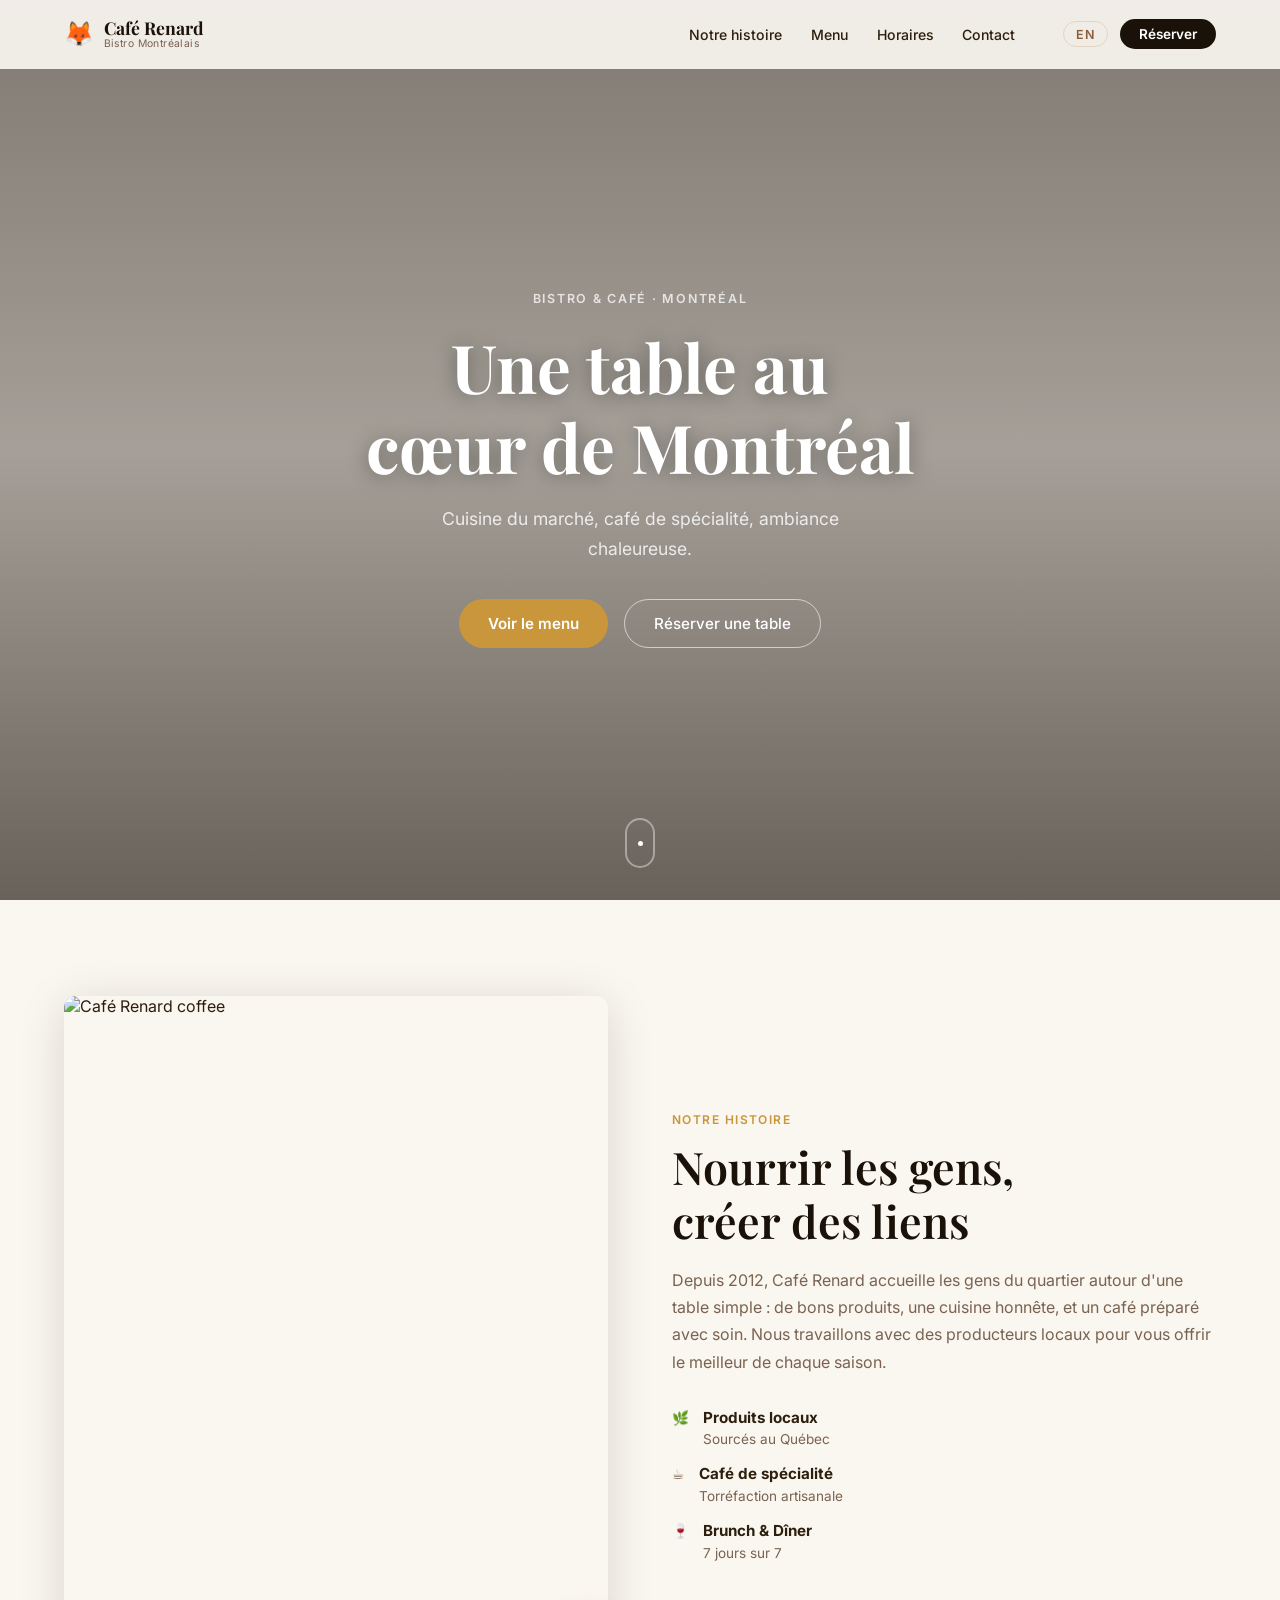
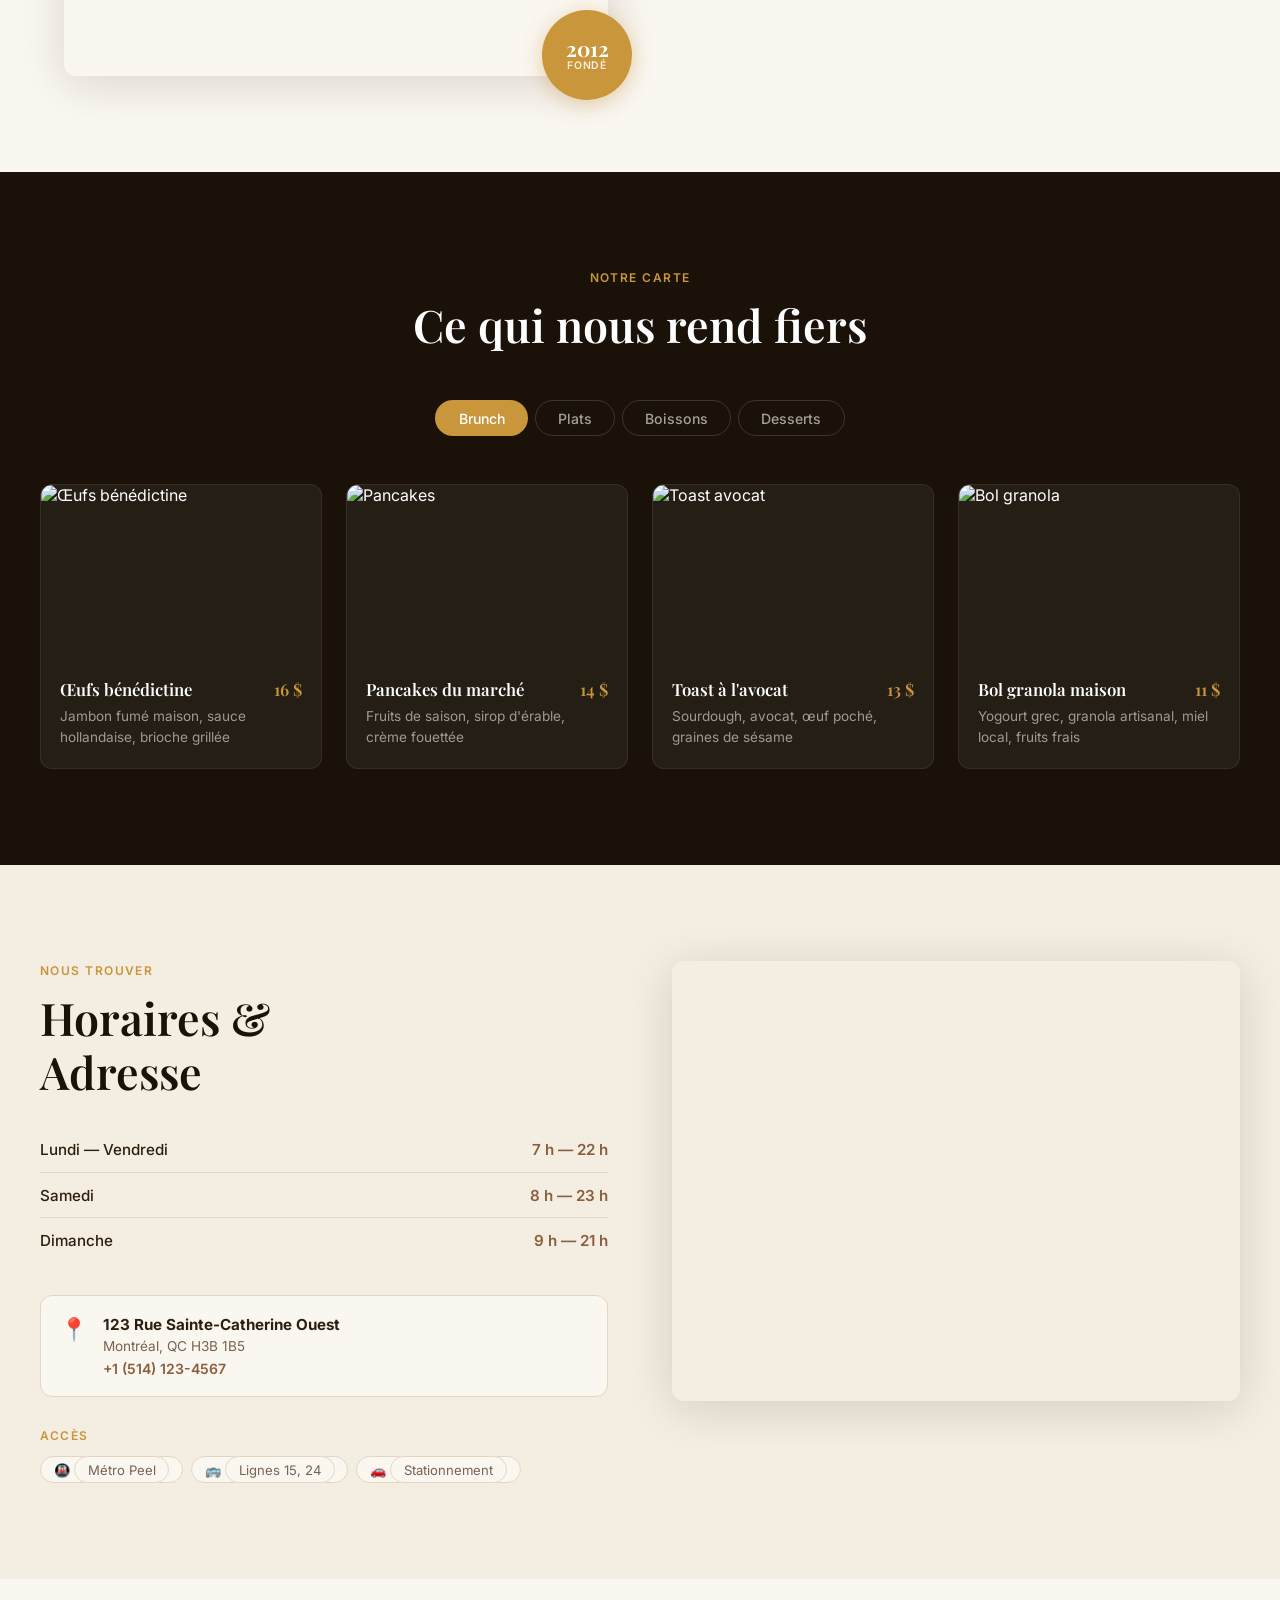
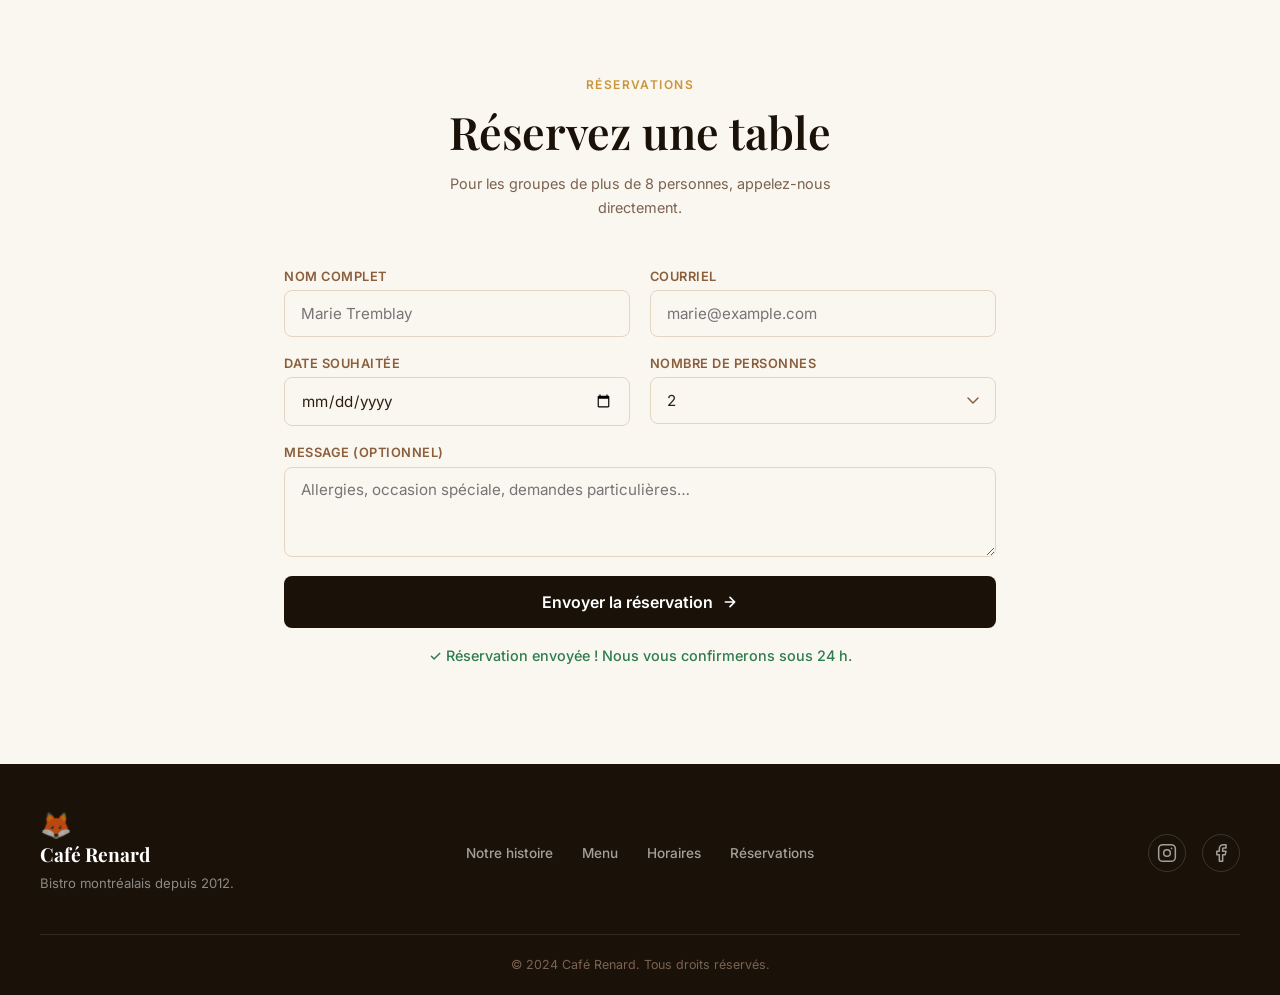
==== templates/cafe/index.html @ 55e4c154 "Initial commit: showcase hub + café + salon templates" ====
<!DOCTYPE html>
<html lang="fr">
<head>
  <meta charset="UTF-8">
  <meta name="viewport" content="width=device-width, initial-scale=1.0">
  <title>Café Renard — Bistro Montréalais</title>
  <meta name="description" content="Café Renard — cuisine du marché, café de spécialité, ambiance chaleureuse au cœur de Montréal.">
  <link rel="preconnect" href="https://fonts.googleapis.com">
  <link rel="preconnect" href="https://fonts.gstatic.com" crossorigin>
  <link href="https://fonts.googleapis.com/css2?family=Playfair+Display:ital,wght@0,400;0,600;0,700;1,400&family=Inter:wght@300;400;500;600&display=swap" rel="stylesheet">
  <link rel="stylesheet" href="css/styles.css">
</head>
<body>

  <nav id="navbar">
    <div class="nav-inner">
      <a href="#" class="logo">
        <span class="logo-fox">🦊</span>
        <div class="logo-text">
          <span class="logo-name">Café Renard</span>
          <span class="logo-sub" data-fr="Bistro Montréalais" data-en="Montréal Bistro">Bistro Montréalais</span>
        </div>
      </a>
      <ul class="nav-links">
        <li><a href="#about"   data-fr="Notre histoire" data-en="Our story">Notre histoire</a></li>
        <li><a href="#menu"    data-fr="Menu"            data-en="Menu">Menu</a></li>
        <li><a href="#hours"   data-fr="Horaires"        data-en="Hours">Horaires</a></li>
        <li><a href="#contact" data-fr="Contact"         data-en="Contact">Contact</a></li>
      </ul>
      <div class="nav-actions">
        <button id="lang-btn" aria-label="Switch language">EN</button>
        <a href="#contact" class="btn-pill" data-fr="Réserver" data-en="Reserve">Réserver</a>
        <button class="hamburger" id="hamburger" aria-label="Menu">
          <span></span><span></span><span></span>
        </button>
      </div>
    </div>
    <div class="mobile-menu" id="mobile-menu" aria-hidden="true">
      <a href="#about"   data-fr="Notre histoire" data-en="Our story">Notre histoire</a>
      <a href="#menu"    data-fr="Menu"            data-en="Menu">Menu</a>
      <a href="#hours"   data-fr="Horaires"        data-en="Hours">Horaires</a>
      <a href="#contact" data-fr="Contact"         data-en="Contact">Contact</a>
    </div>
  </nav>

  <section id="hero">
    <div class="hero-bg"></div>
    <div class="hero-overlay"></div>
    <div class="hero-content">
      <p class="eyebrow" data-fr="Bistro &amp; Café · Montréal" data-en="Bistro &amp; Café · Montréal">Bistro &amp; Café · Montréal</p>
      <h1 data-fr="Une table au<br>cœur de Montréal" data-en="A table at the<br>heart of Montréal">Une table au<br>cœur de Montréal</h1>
      <p class="hero-sub" data-fr="Cuisine du marché, café de spécialité, ambiance chaleureuse." data-en="Market cuisine, specialty coffee, warm atmosphere.">Cuisine du marché, café de spécialité, ambiance chaleureuse.</p>
      <div class="hero-btns">
        <a href="#menu"    class="btn-primary"   data-fr="Voir le menu"       data-en="See the menu">Voir le menu</a>
        <a href="#contact" class="btn-secondary" data-fr="Réserver une table" data-en="Book a table">Réserver une table</a>
      </div>
    </div>
    <a href="#about" class="hero-scroll" aria-label="Scroll down"><span class="scroll-dot"></span></a>
  </section>

  <section id="about">
    <div class="about-wrap">
      <div class="about-img-col">
        <img src="https://images.unsplash.com/photo-1495474472287-4d71bcdd2085?auto=format&fit=crop&w=900&q=80" alt="Café Renard coffee" loading="lazy">
        <div class="year-badge">
          <span class="year-num">2012</span>
          <span class="year-lbl" data-fr="Fondé" data-en="Founded">Fondé</span>
        </div>
      </div>
      <div class="about-text-col reveal">
        <p class="section-label" data-fr="Notre histoire" data-en="Our story">Notre histoire</p>
        <h2 data-fr="Nourrir les gens,<br>créer des liens" data-en="Feed people,<br>create connections">Nourrir les gens,<br>créer des liens</h2>
        <p class="about-body"
           data-fr="Depuis 2012, Café Renard accueille les gens du quartier autour d'une table simple : de bons produits, une cuisine honnête, et un café préparé avec soin. Nous travaillons avec des producteurs locaux pour vous offrir le meilleur de chaque saison."
           data-en="Since 2012, Café Renard has welcomed neighbourhood regulars around a simple table: good ingredients, honest cooking, and coffee prepared with care. We partner with local producers to bring you the best of every season.">
          Depuis 2012, Café Renard accueille les gens du quartier autour d'une table simple : de bons produits, une cuisine honnête, et un café préparé avec soin. Nous travaillons avec des producteurs locaux pour vous offrir le meilleur de chaque saison.
        </p>
        <div class="features">
          <div class="feature"><span class="feat-icon">🌿</span><div><strong data-fr="Produits locaux" data-en="Local produce">Produits locaux</strong><span data-fr="Sourcés au Québec" data-en="Sourced in Québec">Sourcés au Québec</span></div></div>
          <div class="feature"><span class="feat-icon">☕</span><div><strong data-fr="Café de spécialité" data-en="Specialty coffee">Café de spécialité</strong><span data-fr="Torréfaction artisanale" data-en="Artisan roast">Torréfaction artisanale</span></div></div>
          <div class="feature"><span class="feat-icon">🍷</span><div><strong data-fr="Brunch &amp; Dîner" data-en="Brunch &amp; Dinner">Brunch &amp; Dîner</strong><span data-fr="7 jours sur 7" data-en="Open every day">7 jours sur 7</span></div></div>
        </div>
      </div>
    </div>
  </section>

  <section id="menu">
    <div class="section-header reveal">
      <p class="section-label" data-fr="Notre carte" data-en="Our menu">Notre carte</p>
      <h2 data-fr="Ce qui nous rend fiers" data-en="What we take pride in">Ce qui nous rend fiers</h2>
    </div>
    <div class="menu-tabs" role="tablist">
      <button class="tab active" data-tab="brunch"   role="tab" data-fr="Brunch"   data-en="Brunch">Brunch</button>
      <button class="tab"        data-tab="plats"    role="tab" data-fr="Plats"    data-en="Mains">Plats</button>
      <button class="tab"        data-tab="boissons" role="tab" data-fr="Boissons" data-en="Drinks">Boissons</button>
      <button class="tab"        data-tab="desserts" role="tab" data-fr="Desserts" data-en="Desserts">Desserts</button>
    </div>
    <div class="menu-panels">
      <div class="panel active" id="tab-brunch" role="tabpanel">
        <div class="cards">
          <div class="card"><img src="https://images.unsplash.com/photo-1533089860892-a7c6f0a88666?auto=format&fit=crop&w=500&q=80" alt="Œufs bénédictine" loading="lazy"><div class="card-body"><div class="card-row"><h3 data-fr="Œufs bénédictine" data-en="Eggs Benedict">Œufs bénédictine</h3><span class="price">16 $</span></div><p data-fr="Jambon fumé maison, sauce hollandaise, brioche grillée" data-en="House smoked ham, hollandaise, toasted brioche">Jambon fumé maison, sauce hollandaise, brioche grillée</p></div></div>
          <div class="card"><img src="https://images.unsplash.com/photo-1567620905732-2d1ec7ab7445?auto=format&fit=crop&w=500&q=80" alt="Pancakes" loading="lazy"><div class="card-body"><div class="card-row"><h3 data-fr="Pancakes du marché" data-en="Market Pancakes">Pancakes du marché</h3><span class="price">14 $</span></div><p data-fr="Fruits de saison, sirop d'érable, crème fouettée" data-en="Seasonal fruit, maple syrup, whipped cream">Fruits de saison, sirop d'érable, crème fouettée</p></div></div>
          <div class="card"><img src="https://images.unsplash.com/photo-1525351484163-7529414344d8?auto=format&fit=crop&w=500&q=80" alt="Toast avocat" loading="lazy"><div class="card-body"><div class="card-row"><h3 data-fr="Toast à l'avocat" data-en="Avocado Toast">Toast à l'avocat</h3><span class="price">13 $</span></div><p data-fr="Sourdough, avocat, œuf poché, graines de sésame" data-en="Sourdough, avocado, poached egg, sesame seeds">Sourdough, avocat, œuf poché, graines de sésame</p></div></div>
          <div class="card"><img src="https://images.unsplash.com/photo-1484723091739-30a097e8f929?auto=format&fit=crop&w=500&q=80" alt="Bol granola" loading="lazy"><div class="card-body"><div class="card-row"><h3 data-fr="Bol granola maison" data-en="House Granola Bowl">Bol granola maison</h3><span class="price">11 $</span></div><p data-fr="Yogourt grec, granola artisanal, miel local, fruits frais" data-en="Greek yogurt, artisan granola, local honey, fresh fruit">Yogourt grec, granola artisanal, miel local, fruits frais</p></div></div>
        </div>
      </div>
      <div class="panel" id="tab-plats" role="tabpanel">
        <div class="cards">
          <div class="card"><img src="https://images.unsplash.com/photo-1546069901-ba9599a7e63c?auto=format&fit=crop&w=500&q=80" alt="Salade jardin" loading="lazy"><div class="card-body"><div class="card-row"><h3 data-fr="Salade du jardin" data-en="Garden Salad">Salade du jardin</h3><span class="price">17 $</span></div><p data-fr="Légumes du marché, vinaigrette maison, fromage de chèvre" data-en="Market vegetables, house vinaigrette, goat cheese">Légumes du marché, vinaigrette maison, fromage de chèvre</p></div></div>
          <div class="card"><img src="https://images.unsplash.com/photo-1467003909585-2f8a72700288?auto=format&fit=crop&w=500&q=80" alt="Saumon" loading="lazy"><div class="card-body"><div class="card-row"><h3 data-fr="Saumon du Pacifique" data-en="Pacific Salmon">Saumon du Pacifique</h3><span class="price">24 $</span></div><p data-fr="Saumon grillé, légumes racines, beurre blanc au citron" data-en="Grilled salmon, root vegetables, lemon beurre blanc">Saumon grillé, légumes racines, beurre blanc au citron</p></div></div>
          <div class="card"><img src="https://images.unsplash.com/photo-1432139555190-58524dae6a55?auto=format&fit=crop&w=500&q=80" alt="Pâtes" loading="lazy"><div class="card-body"><div class="card-row"><h3 data-fr="Pâtes du moment" data-en="Pasta of the Day">Pâtes du moment</h3><span class="price">19 $</span></div><p data-fr="Pâtes fraîches, sauce crémeuse aux champignons sauvages" data-en="Fresh pasta, creamy wild mushroom sauce">Pâtes fraîches, sauce crémeuse aux champignons sauvages</p></div></div>
          <div class="card"><img src="https://images.unsplash.com/photo-1568901346375-23c9450c58cd?auto=format&fit=crop&w=500&q=80" alt="Burger" loading="lazy"><div class="card-body"><div class="card-row"><h3 data-fr="Burger Renard" data-en="Renard Burger">Burger Renard</h3><span class="price">18 $</span></div><p data-fr="Bœuf local, cheddar affiné, confiture d'oignons, frites maison" data-en="Local beef, aged cheddar, onion jam, house fries">Bœuf local, cheddar affiné, confiture d'oignons, frites maison</p></div></div>
        </div>
      </div>
      <div class="panel" id="tab-boissons" role="tabpanel">
        <div class="cards drinks-cards">
          <div class="card drink-card"><div class="drink-icon">☕</div><div class="card-body"><div class="card-row"><h3 data-fr="Espresso" data-en="Espresso">Espresso</h3><span class="price">3.50 $</span></div><p data-fr="Simple ou double, grain sélectionné" data-en="Single or double, selected bean">Simple ou double, grain sélectionné</p></div></div>
          <div class="card drink-card"><div class="drink-icon">🥛</div><div class="card-body"><div class="card-row"><h3 data-fr="Latte maison" data-en="House Latte">Latte maison</h3><span class="price">5.50 $</span></div><p data-fr="Lait local, mousse onctueuse, latte art" data-en="Local milk, silky foam, latte art">Lait local, mousse onctueuse, latte art</p></div></div>
          <div class="card drink-card"><div class="drink-icon">🍵</div><div class="card-body"><div class="card-row"><h3 data-fr="Thé sélection" data-en="Tea Selection">Thé sélection</h3><span class="price">4 $</span></div><p data-fr="7 variétés bio et équitables" data-en="7 organic &amp; fair-trade varieties">7 variétés bio et équitables</p></div></div>
          <div class="card drink-card"><div class="drink-icon">🍊</div><div class="card-body"><div class="card-row"><h3 data-fr="Jus pressé" data-en="Fresh Pressed Juice">Jus pressé</h3><span class="price">6 $</span></div><p data-fr="Orange, pomme-gingembre, ou légumes du marché" data-en="Orange, apple-ginger, or market vegetables">Orange, pomme-gingembre, ou légumes du marché</p></div></div>
          <div class="card drink-card"><div class="drink-icon">🍺</div><div class="card-body"><div class="card-row"><h3 data-fr="Bière locale" data-en="Local Beer">Bière locale</h3><span class="price">8 $</span></div><p data-fr="Sélection tournante de microbrasseries québécoises" data-en="Rotating selection from Québec microbreweries">Sélection tournante de microbrasseries québécoises</p></div></div>
          <div class="card drink-card"><div class="drink-icon">🍷</div><div class="card-body"><div class="card-row"><h3 data-fr="Vin nature" data-en="Natural Wine">Vin nature</h3><span class="price">10 $</span></div><p data-fr="Verre — sélection du sommelier, change chaque semaine" data-en="Glass — sommelier's weekly selection">Verre — sélection du sommelier, change chaque semaine</p></div></div>
        </div>
      </div>
      <div class="panel" id="tab-desserts" role="tabpanel">
        <div class="cards">
          <div class="card"><img src="https://images.unsplash.com/photo-1565958011703-44f9829ba187?auto=format&fit=crop&w=500&q=80" alt="Crème brûlée" loading="lazy"><div class="card-body"><div class="card-row"><h3 data-fr="Crème brûlée" data-en="Crème Brûlée">Crème brûlée</h3><span class="price">9 $</span></div><p data-fr="Vanille de Madagascar, sucre caramélisé à la minute" data-en="Madagascar vanilla, caramelised to order">Vanille de Madagascar, sucre caramélisé à la minute</p></div></div>
          <div class="card"><img src="https://images.unsplash.com/photo-1488477181946-6428a0291777?auto=format&fit=crop&w=500&q=80" alt="Tarte" loading="lazy"><div class="card-body"><div class="card-row"><h3 data-fr="Tarte du jour" data-en="Tart of the Day">Tarte du jour</h3><span class="price">8 $</span></div><p data-fr="Fruits de saison, pâte brisée maison" data-en="Seasonal fruit, house shortcrust pastry">Fruits de saison, pâte brisée maison</p></div></div>
          <div class="card"><img src="https://images.unsplash.com/photo-1551024601-bec78aea704b?auto=format&fit=crop&w=500&q=80" alt="Brownie" loading="lazy"><div class="card-body"><div class="card-row"><h3 data-fr="Brownie fondant" data-en="Fudge Brownie">Brownie fondant</h3><span class="price">7 $</span></div><p data-fr="Chocolat 70%, glace vanille artisanale" data-en="70% chocolate, artisan vanilla ice cream">Chocolat 70%, glace vanille artisanale</p></div></div>
          <div class="card"><img src="https://images.unsplash.com/photo-1563805042-7684c019e1cb?auto=format&fit=crop&w=500&q=80" alt="Cheesecake" loading="lazy"><div class="card-body"><div class="card-row"><h3 data-fr="Cheesecake aux bleuets" data-en="Blueberry Cheesecake">Cheesecake aux bleuets</h3><span class="price">9 $</span></div><p data-fr="Fromage à la crème, coulis de bleuets du Lac-Saint-Jean" data-en="Cream cheese, wild blueberry coulis from Lac-Saint-Jean">Fromage à la crème, coulis de bleuets du Lac-Saint-Jean</p></div></div>
        </div>
      </div>
    </div>
  </section>

  <section id="hours">
    <div class="hours-wrap">
      <div class="hours-info reveal">
        <p class="section-label" data-fr="Nous trouver" data-en="Find us">Nous trouver</p>
        <h2 data-fr="Horaires &amp;<br>Adresse" data-en="Hours &amp;<br>Address">Horaires &amp;<br>Adresse</h2>
        <div class="hours-list">
          <div class="hours-row"><span data-fr="Lundi — Vendredi" data-en="Monday — Friday">Lundi — Vendredi</span><span>7 h — 22 h</span></div>
          <div class="hours-row"><span data-fr="Samedi" data-en="Saturday">Samedi</span><span>8 h — 23 h</span></div>
          <div class="hours-row"><span data-fr="Dimanche" data-en="Sunday">Dimanche</span><span>9 h — 21 h</span></div>
        </div>
        <div class="address-block">
          <span class="addr-icon">📍</span>
          <div class="addr-text">
            <strong>123 Rue Sainte-Catherine Ouest</strong>
            <span>Montréal, QC H3B 1B5</span>
            <a href="tel:+15141234567">+1 (514) 123-4567</a>
          </div>
        </div>
        <div class="transit">
          <p class="transit-label" data-fr="Accès" data-en="Getting there">Accès</p>
          <div class="transit-tags">
            <span>🚇 <span data-fr="Métro Peel" data-en="Peel Metro">Métro Peel</span></span>
            <span>🚌 <span data-fr="Lignes 15, 24" data-en="Lines 15, 24">Lignes 15, 24</span></span>
            <span>🚗 <span data-fr="Stationnement" data-en="Parking nearby">Stationnement</span></span>
          </div>
        </div>
      </div>
      <div class="hours-map">
        <iframe src="https://maps.google.com/maps?q=rue+sainte-catherine+ouest+montreal&t=&z=15&ie=UTF8&iwloc=&output=embed" allowfullscreen="" loading="lazy" title="Carte Café Renard"></iframe>
      </div>
    </div>
  </section>

  <section id="contact">
    <div class="contact-wrap">
      <div class="contact-header reveal">
        <p class="section-label" data-fr="Réservations" data-en="Reservations">Réservations</p>
        <h2 data-fr="Réservez une table" data-en="Book a Table">Réservez une table</h2>
        <p class="contact-sub" data-fr="Pour les groupes de plus de 8 personnes, appelez-nous directement." data-en="For groups larger than 8, please call us directly.">Pour les groupes de plus de 8 personnes, appelez-nous directement.</p>
      </div>
      <form id="contact-form" action="https://formspree.io/f/YOUR_FORM_ID" method="POST" novalidate>
        <div class="form-row">
          <div class="form-group"><label for="name" data-fr="Nom complet" data-en="Full name">Nom complet</label><input type="text" id="name" name="name" required placeholder="Marie Tremblay"></div>
          <div class="form-group"><label for="email" data-fr="Courriel" data-en="Email">Courriel</label><input type="email" id="email" name="email" required placeholder="marie@example.com"></div>
        </div>
        <div class="form-row">
          <div class="form-group"><label for="date" data-fr="Date souhaitée" data-en="Preferred date">Date souhaitée</label><input type="date" id="date" name="date" required></div>
          <div class="form-group"><label for="guests" data-fr="Nombre de personnes" data-en="Number of guests">Nombre de personnes</label><select id="guests" name="guests"><option>1</option><option selected>2</option><option>3</option><option>4</option><option>5</option><option>6</option><option>7</option><option>8</option></select></div>
        </div>
        <div class="form-group"><label for="message" data-fr="Message (optionnel)" data-en="Message (optional)">Message (optionnel)</label><textarea id="message" name="message" rows="3" data-placeholder-fr="Allergies, occasion spéciale, demandes particulières…" data-placeholder-en="Allergies, special occasion, specific requests…" placeholder="Allergies, occasion spéciale, demandes particulières…"></textarea></div>
        <button type="submit" class="btn-submit"><span data-fr="Envoyer la réservation" data-en="Send reservation">Envoyer la réservation</span><svg width="16" height="16" viewBox="0 0 24 24" fill="none" stroke="currentColor" stroke-width="2.5" stroke-linecap="round" stroke-linejoin="round"><path d="M5 12h14M12 5l7 7-7 7"/></svg></button>
        <p class="form-success" id="form-success" aria-live="polite" data-fr="✓ Réservation envoyée ! Nous vous confirmerons sous 24 h." data-en="✓ Reservation sent! We'll confirm within 24 h."></p>
      </form>
    </div>
  </section>

  <footer>
    <div class="footer-inner">
      <div class="footer-brand"><span class="logo-fox">🦊</span><span class="logo-name">Café Renard</span><p data-fr="Bistro montréalais depuis 2012." data-en="Montréal bistro since 2012.">Bistro montréalais depuis 2012.</p></div>
      <nav class="footer-nav" aria-label="Footer navigation">
        <a href="#about" data-fr="Notre histoire" data-en="Our story">Notre histoire</a>
        <a href="#menu" data-fr="Menu" data-en="Menu">Menu</a>
        <a href="#hours" data-fr="Horaires" data-en="Hours">Horaires</a>
        <a href="#contact" data-fr="Réservations" data-en="Reservations">Réservations</a>
      </nav>
      <div class="footer-social">
        <a href="#" aria-label="Instagram"><svg width="20" height="20" viewBox="0 0 24 24" fill="none" stroke="currentColor" stroke-width="1.8" stroke-linecap="round" stroke-linejoin="round"><rect x="2" y="2" width="20" height="20" rx="5"/><circle cx="12" cy="12" r="4"/><circle cx="17.5" cy="6.5" r="1" fill="currentColor" stroke="none"/></svg></a>
        <a href="#" aria-label="Facebook"><svg width="20" height="20" viewBox="0 0 24 24" fill="none" stroke="currentColor" stroke-width="1.8" stroke-linecap="round" stroke-linejoin="round"><path d="M18 2h-3a5 5 0 0 0-5 5v3H7v4h3v8h4v-8h3l1-4h-4V7a1 1 0 0 1 1-1h3z"/></svg></a>
      </div>
    </div>
    <div class="footer-bottom"><p data-fr="© 2024 Café Renard. Tous droits réservés." data-en="© 2024 Café Renard. All rights reserved.">© 2024 Café Renard. Tous droits réservés.</p></div>
  </footer>

  <script src="js/main.js"></script>
</body>
</html>
---- templates/cafe/css/styles.css ----
/* ─── TOKENS ──────────────────────────────────────────── */
:root {
  --c-espresso:   #1a1209;
  --c-dark:       #2d1f0e;
  --c-brown:      #8b5e3c;
  --c-gold:       #c9963b;
  --c-cream:      #faf6f0;
  --c-surface:    #f4ede2;
  --c-border:     #e4d5c3;
  --c-text:       #2d1f0e;
  --c-muted:      #7a6351;
  --ff-serif:     'Playfair Display', Georgia, serif;
  --ff-sans:      'Inter', system-ui, sans-serif;
  --nav-h:        68px;
  --radius:       12px;
  --radius-sm:    8px;
  --shadow:       0 2px 20px rgba(26,18,9,.08);
  --shadow-lg:    0 8px 48px rgba(26,18,9,.14);
  --ease-out:     cubic-bezier(.22,1,.36,1);
  scroll-behavior: smooth;
  scroll-padding-top: var(--nav-h);
}
*, *::before, *::after { box-sizing: border-box; margin: 0; padding: 0; }
img { display: block; width: 100%; height: auto; }
a   { color: inherit; text-decoration: none; }
ul  { list-style: none; }
button { cursor: pointer; background: none; border: none; font: inherit; }
input, select, textarea { font: inherit; }
html { font-size: 16px; }
body { font-family: var(--ff-sans); color: var(--c-text); background: var(--c-cream); -webkit-font-smoothing: antialiased; }
h1, h2, h3 { font-family: var(--ff-serif); line-height: 1.2; }
h1 { font-size: clamp(2.4rem, 6vw, 4.2rem); font-weight: 700; }
h2 { font-size: clamp(1.8rem, 4vw, 2.8rem); font-weight: 600; }
h3 { font-size: 1.05rem; font-weight: 600; }
p  { line-height: 1.7; color: var(--c-muted); }
.section-label { font-family: var(--ff-sans); font-size: .75rem; font-weight: 600; letter-spacing: .12em; text-transform: uppercase; color: var(--c-gold); margin-bottom: .6rem; }
.btn-primary { display: inline-flex; align-items: center; gap: .5rem; padding: .85rem 1.8rem; background: var(--c-gold); color: #fff; font-weight: 600; font-size: .95rem; border-radius: 50px; transition: background .2s, transform .15s; }
.btn-primary:hover { background: #b5832c; transform: translateY(-1px); }
.btn-secondary { display: inline-flex; align-items: center; padding: .85rem 1.8rem; border: 1.5px solid rgba(255,255,255,.6); color: #fff; font-weight: 500; font-size: .95rem; border-radius: 50px; transition: background .2s; }
.btn-secondary:hover { background: rgba(255,255,255,.12); }
.reveal { opacity: 0; transform: translateY(24px); transition: opacity .7s var(--ease-out), transform .7s var(--ease-out); }
.reveal.visible { opacity: 1; transform: none; }

/* navbar */
#navbar { position: fixed; top: 0; left: 0; right: 0; z-index: 1000; background: rgba(250,246,240,.92); backdrop-filter: blur(12px); -webkit-backdrop-filter: blur(12px); border-bottom: 1px solid transparent; transition: border-color .3s, box-shadow .3s; }
#navbar.scrolled { border-color: var(--c-border); box-shadow: var(--shadow); }
.nav-inner { max-width: 1200px; margin: 0 auto; padding: 0 1.5rem; height: var(--nav-h); display: flex; align-items: center; gap: 2rem; }
.logo { display: flex; align-items: center; gap: .6rem; flex-shrink: 0; }
.logo-fox  { font-size: 1.5rem; line-height: 1; }
.logo-text { display: flex; flex-direction: column; }
.logo-name { font-family: var(--ff-serif); font-size: 1.1rem; font-weight: 700; color: var(--c-espresso); line-height: 1.1; }
.logo-sub  { font-size: .65rem; color: var(--c-muted); letter-spacing: .04em; }
.nav-links { display: flex; gap: 1.8rem; margin-left: auto; }
.nav-links a { font-size: .88rem; font-weight: 500; color: var(--c-dark); transition: color .2s; position: relative; }
.nav-links a::after { content: ''; position: absolute; bottom: -3px; left: 0; right: 0; height: 2px; background: var(--c-gold); transform: scaleX(0); transition: transform .25s var(--ease-out); transform-origin: left; }
.nav-links a:hover { color: var(--c-brown); }
.nav-links a:hover::after { transform: scaleX(1); }
.nav-actions { display: flex; align-items: center; gap: .75rem; margin-left: 1rem; }
#lang-btn { font-size: .78rem; font-weight: 600; letter-spacing: .05em; color: var(--c-brown); border: 1.5px solid var(--c-border); border-radius: 50px; padding: .3rem .75rem; transition: background .2s, color .2s; }
#lang-btn:hover { background: var(--c-brown); color: #fff; border-color: var(--c-brown); }
.btn-pill { font-size: .85rem; font-weight: 600; background: var(--c-espresso); color: #fff; border-radius: 50px; padding: .45rem 1.2rem; transition: background .2s; }
.btn-pill:hover { background: var(--c-brown); }
.hamburger { display: none; flex-direction: column; gap: 5px; padding: 4px; }
.hamburger span { display: block; width: 22px; height: 2px; background: var(--c-dark); border-radius: 2px; transition: transform .25s, opacity .25s; }
.hamburger.open span:nth-child(1) { transform: translateY(7px) rotate(45deg); }
.hamburger.open span:nth-child(2) { opacity: 0; }
.hamburger.open span:nth-child(3) { transform: translateY(-7px) rotate(-45deg); }
.mobile-menu { display: none; flex-direction: column; padding: .5rem 1.5rem 1.2rem; gap: .1rem; border-top: 1px solid var(--c-border); }
.mobile-menu.open { display: flex; }
.mobile-menu a { font-size: 1rem; font-weight: 500; color: var(--c-dark); padding: .65rem 0; border-bottom: 1px solid var(--c-border); transition: color .2s; }
.mobile-menu a:last-child { border-bottom: none; }
.mobile-menu a:hover { color: var(--c-brown); }

/* hero */
#hero { position: relative; min-height: 100svh; display: flex; align-items: center; justify-content: center; overflow: hidden; }
.hero-bg { position: absolute; inset: 0; background-image: url('https://images.unsplash.com/photo-1554118811-1e0d58224f24?auto=format&fit=crop&w=1920&q=80'); background-size: cover; background-position: center; transform: scale(1.04); transition: transform 8s ease-out; }
#hero.loaded .hero-bg { transform: scale(1); }
.hero-overlay { position: absolute; inset: 0; background: linear-gradient(to bottom, rgba(26,18,9,.55) 0%, rgba(26,18,9,.38) 50%, rgba(26,18,9,.65) 100%); }
.hero-content { position: relative; z-index: 1; text-align: center; color: #fff; padding: calc(var(--nav-h) + 2rem) 1.5rem 4rem; max-width: 760px; }
.eyebrow { font-size: .78rem; font-weight: 600; letter-spacing: .14em; text-transform: uppercase; color: rgba(255,255,255,.75); margin-bottom: 1rem; }
.hero-content h1 { color: #fff; margin-bottom: 1.1rem; text-shadow: 0 2px 20px rgba(0,0,0,.35); }
.hero-sub { font-size: 1.1rem; color: rgba(255,255,255,.82); margin-bottom: 2.2rem; max-width: 440px; margin-left: auto; margin-right: auto; }
.hero-btns { display: flex; gap: 1rem; justify-content: center; flex-wrap: wrap; }
.hero-scroll { position: absolute; bottom: 2rem; left: 50%; transform: translateX(-50%); z-index: 1; display: flex; align-items: center; justify-content: center; width: 30px; height: 50px; border: 2px solid rgba(255,255,255,.4); border-radius: 15px; }
.scroll-dot { width: 5px; height: 5px; background: #fff; border-radius: 50%; animation: scrollDot 1.6s ease-in-out infinite; }
@keyframes scrollDot { 0% { transform: translateY(-6px); opacity: 1; } 100% { transform: translateY(10px); opacity: 0; } }

/* about */
#about { padding: 6rem 1.5rem; max-width: 1200px; margin: 0 auto; }
.about-wrap { display: grid; grid-template-columns: 1fr 1fr; gap: 4rem; align-items: center; }
.about-img-col { position: relative; }
.about-img-col img { border-radius: var(--radius); aspect-ratio: 4/5; object-fit: cover; box-shadow: var(--shadow-lg); }
.year-badge { position: absolute; bottom: -1.5rem; right: -1.5rem; width: 90px; height: 90px; background: var(--c-gold); border-radius: 50%; display: flex; flex-direction: column; align-items: center; justify-content: center; color: #fff; box-shadow: 0 4px 20px rgba(201,150,59,.4); }
.year-num { font-family: var(--ff-serif); font-size: 1.3rem; font-weight: 700; line-height: 1; }
.year-lbl { font-size: .65rem; font-weight: 600; letter-spacing: .08em; text-transform: uppercase; opacity: .85; }
.about-text-col h2 { margin-bottom: 1.2rem; color: var(--c-espresso); }
.about-text-col .about-body { margin-bottom: 2rem; }
.features { display: flex; flex-direction: column; gap: 1rem; }
.feature { display: flex; align-items: flex-start; gap: .9rem; }
.feat-icon { font-size: 1.4rem; flex-shrink: 0; margin-top: 2px; }
.feature strong { display: block; font-size: .95rem; color: var(--c-dark); margin-bottom: .1rem; }
.feature span { font-size: .85rem; color: var(--c-muted); }

/* menu */
#menu { background: var(--c-espresso); padding: 6rem 1.5rem; color: #fff; }
.section-header { text-align: center; max-width: 560px; margin: 0 auto 3rem; }
.section-header h2 { color: #fff; }
.section-header .section-label { color: var(--c-gold); }
.menu-tabs { display: flex; justify-content: center; gap: .4rem; flex-wrap: wrap; margin-bottom: 3rem; }
.tab { font-size: .88rem; font-weight: 500; padding: .55rem 1.4rem; border-radius: 50px; color: rgba(255,255,255,.6); border: 1.5px solid rgba(255,255,255,.15); transition: background .2s, color .2s, border-color .2s; }
.tab:hover { color: #fff; border-color: rgba(255,255,255,.4); }
.tab.active { background: var(--c-gold); color: #fff; border-color: transparent; }
.menu-panels { max-width: 1200px; margin: 0 auto; }
.panel { display: none; }
.panel.active { display: block; animation: fadeIn .35s var(--ease-out); }
@keyframes fadeIn { from { opacity: 0; transform: translateY(10px); } to { opacity: 1; transform: none; } }
.cards { display: grid; grid-template-columns: repeat(auto-fill, minmax(260px, 1fr)); gap: 1.5rem; }
.card { background: rgba(255,255,255,.05); border: 1px solid rgba(255,255,255,.08); border-radius: var(--radius); overflow: hidden; transition: transform .25s, box-shadow .25s; }
.card:hover { transform: translateY(-4px); box-shadow: 0 12px 40px rgba(0,0,0,.3); }
.card img { aspect-ratio: 16/10; object-fit: cover; }
.card-body { padding: 1.1rem 1.2rem 1.3rem; }
.card-row { display: flex; justify-content: space-between; align-items: baseline; gap: .5rem; margin-bottom: .4rem; }
.card-row h3 { color: #fff; flex: 1; min-width: 0; }
.price { font-family: var(--ff-serif); font-size: 1.05rem; font-weight: 600; color: var(--c-gold); flex-shrink: 0; }
.card-body p { font-size: .85rem; color: rgba(255,255,255,.55); line-height: 1.5; }
.drinks-cards { grid-template-columns: repeat(auto-fill, minmax(220px, 1fr)); }
.drink-card { display: flex; align-items: flex-start; gap: 1rem; padding: 1.2rem; }
.drink-icon { font-size: 1.8rem; flex-shrink: 0; }
.drink-card .card-body { padding: 0; }

/* hours */
#hours { background: var(--c-surface); padding: 6rem 1.5rem; }
.hours-wrap { max-width: 1200px; margin: 0 auto; display: grid; grid-template-columns: 1fr 1fr; gap: 4rem; align-items: start; }
.hours-info h2 { color: var(--c-espresso); margin-bottom: 1.8rem; }
.hours-list { margin-bottom: 2rem; }
.hours-row { display: flex; justify-content: space-between; align-items: center; padding: .8rem 0; border-bottom: 1px solid var(--c-border); font-size: .95rem; }
.hours-row:last-child { border-bottom: none; }
.hours-row span:first-child { color: var(--c-dark); font-weight: 500; }
.hours-row span:last-child { color: var(--c-brown); font-weight: 600; }
.address-block { display: flex; gap: .9rem; align-items: flex-start; background: var(--c-cream); border: 1px solid var(--c-border); border-radius: var(--radius); padding: 1.2rem; margin-bottom: 1.8rem; }
.addr-icon { font-size: 1.4rem; flex-shrink: 0; }
.addr-text { display: flex; flex-direction: column; gap: .25rem; }
.addr-text strong { font-size: .95rem; color: var(--c-dark); }
.addr-text span { font-size: .85rem; color: var(--c-muted); }
.addr-text a { font-size: .88rem; color: var(--c-brown); font-weight: 600; margin-top: .1rem; transition: color .2s; }
.addr-text a:hover { color: var(--c-gold); }
.transit-label { font-size: .75rem; font-weight: 600; letter-spacing: .1em; text-transform: uppercase; color: var(--c-gold); margin-bottom: .6rem; }
.transit-tags { display: flex; flex-wrap: wrap; gap: .5rem; }
.transit-tags span { font-size: .82rem; color: var(--c-muted); background: var(--c-cream); border: 1px solid var(--c-border); border-radius: 50px; padding: .3rem .8rem; }
.hours-map iframe { width: 100%; height: 440px; border: none; border-radius: var(--radius); box-shadow: var(--shadow-lg); }

/* contact */
#contact { padding: 6rem 1.5rem; max-width: 760px; margin: 0 auto; }
.contact-header { text-align: center; margin-bottom: 3rem; }
.contact-header h2 { color: var(--c-espresso); margin-bottom: .8rem; }
.contact-sub { max-width: 440px; margin: 0 auto; font-size: .9rem; }
.form-row { display: grid; grid-template-columns: 1fr 1fr; gap: 1.2rem; margin-bottom: 1.2rem; }
.form-group { display: flex; flex-direction: column; gap: .4rem; }
label { font-size: .8rem; font-weight: 600; letter-spacing: .04em; text-transform: uppercase; color: var(--c-brown); }
input, select, textarea { padding: .8rem 1rem; border: 1.5px solid var(--c-border); border-radius: var(--radius-sm); background: var(--c-cream); color: var(--c-dark); font-size: .95rem; transition: border-color .2s, box-shadow .2s; outline: none; }
input:focus, select:focus, textarea:focus { border-color: var(--c-gold); box-shadow: 0 0 0 3px rgba(201,150,59,.15); }
textarea { resize: vertical; min-height: 90px; }
select { appearance: none; background-image: url("data:image/svg+xml,%3Csvg xmlns='http://www.w3.org/2000/svg' width='12' height='8' viewBox='0 0 12 8'%3E%3Cpath d='M1 1l5 5 5-5' stroke='%238b5e3c' stroke-width='1.5' fill='none' stroke-linecap='round'/%3E%3C/svg%3E"); background-repeat: no-repeat; background-position: right 1rem center; padding-right: 2.5rem; }
#contact-form > .form-group { margin-bottom: 1.2rem; }
.btn-submit { display: flex; align-items: center; justify-content: center; gap: .6rem; width: 100%; padding: 1rem; background: var(--c-espresso); color: #fff; font-size: 1rem; font-weight: 600; border-radius: var(--radius-sm); transition: background .2s, transform .15s; margin-top: .4rem; }
.btn-submit:hover { background: var(--c-brown); transform: translateY(-1px); }
.form-success { margin-top: 1rem; text-align: center; color: #2e7d4f; font-weight: 500; font-size: .9rem; min-height: 1.4rem; }

/* footer */
footer { background: var(--c-espresso); color: rgba(255,255,255,.7); padding: 3rem 1.5rem 0; }
.footer-inner { max-width: 1200px; margin: 0 auto; display: grid; grid-template-columns: 1fr auto 1fr; align-items: center; gap: 2rem; padding-bottom: 2.5rem; border-bottom: 1px solid rgba(255,255,255,.1); }
.footer-brand { display: flex; flex-direction: column; gap: .4rem; }
.footer-brand .logo-fox { font-size: 1.6rem; }
.footer-brand .logo-name { font-family: var(--ff-serif); font-size: 1.2rem; font-weight: 700; color: #fff; }
.footer-brand p { font-size: .82rem; color: rgba(255,255,255,.5); }
.footer-nav { display: flex; gap: 1.8rem; justify-content: center; }
.footer-nav a { font-size: .85rem; font-weight: 500; color: rgba(255,255,255,.6); transition: color .2s; }
.footer-nav a:hover { color: #fff; }
.footer-social { display: flex; gap: 1rem; justify-content: flex-end; align-items: center; }
.footer-social a { display: flex; align-items: center; justify-content: center; width: 38px; height: 38px; border: 1px solid rgba(255,255,255,.15); border-radius: 50%; color: rgba(255,255,255,.6); transition: color .2s, border-color .2s, background .2s; }
.footer-social a:hover { color: #fff; border-color: rgba(255,255,255,.4); background: rgba(255,255,255,.06); }
.footer-bottom { max-width: 1200px; margin: 0 auto; padding: 1.2rem 0; text-align: center; font-size: .78rem; color: rgba(255,255,255,.35); }

@media (max-width: 900px) { .about-wrap { grid-template-columns: 1fr; gap: 2.5rem; } .about-img-col img { aspect-ratio: 3/2; } .year-badge { right: 1rem; } .hours-wrap { grid-template-columns: 1fr; } .hours-map iframe { height: 300px; } .footer-inner { grid-template-columns: 1fr; text-align: center; } .footer-nav { flex-wrap: wrap; } .footer-social { justify-content: center; } }
@media (max-width: 700px) { .nav-links { display: none; } .btn-pill { display: none; } .hamburger { display: flex; } .form-row { grid-template-columns: 1fr; } .cards { grid-template-columns: 1fr; } .drinks-cards { grid-template-columns: 1fr; } #about, #hours, #contact { padding: 4rem 1.25rem; } #menu { padding: 4rem 1.25rem; } .tab { font-size: .8rem; padding: .5rem 1rem; } }
@media (max-width: 400px) { .hero-btns { flex-direction: column; align-items: center; } .btn-primary, .btn-secondary { width: 100%; justify-content: center; } }
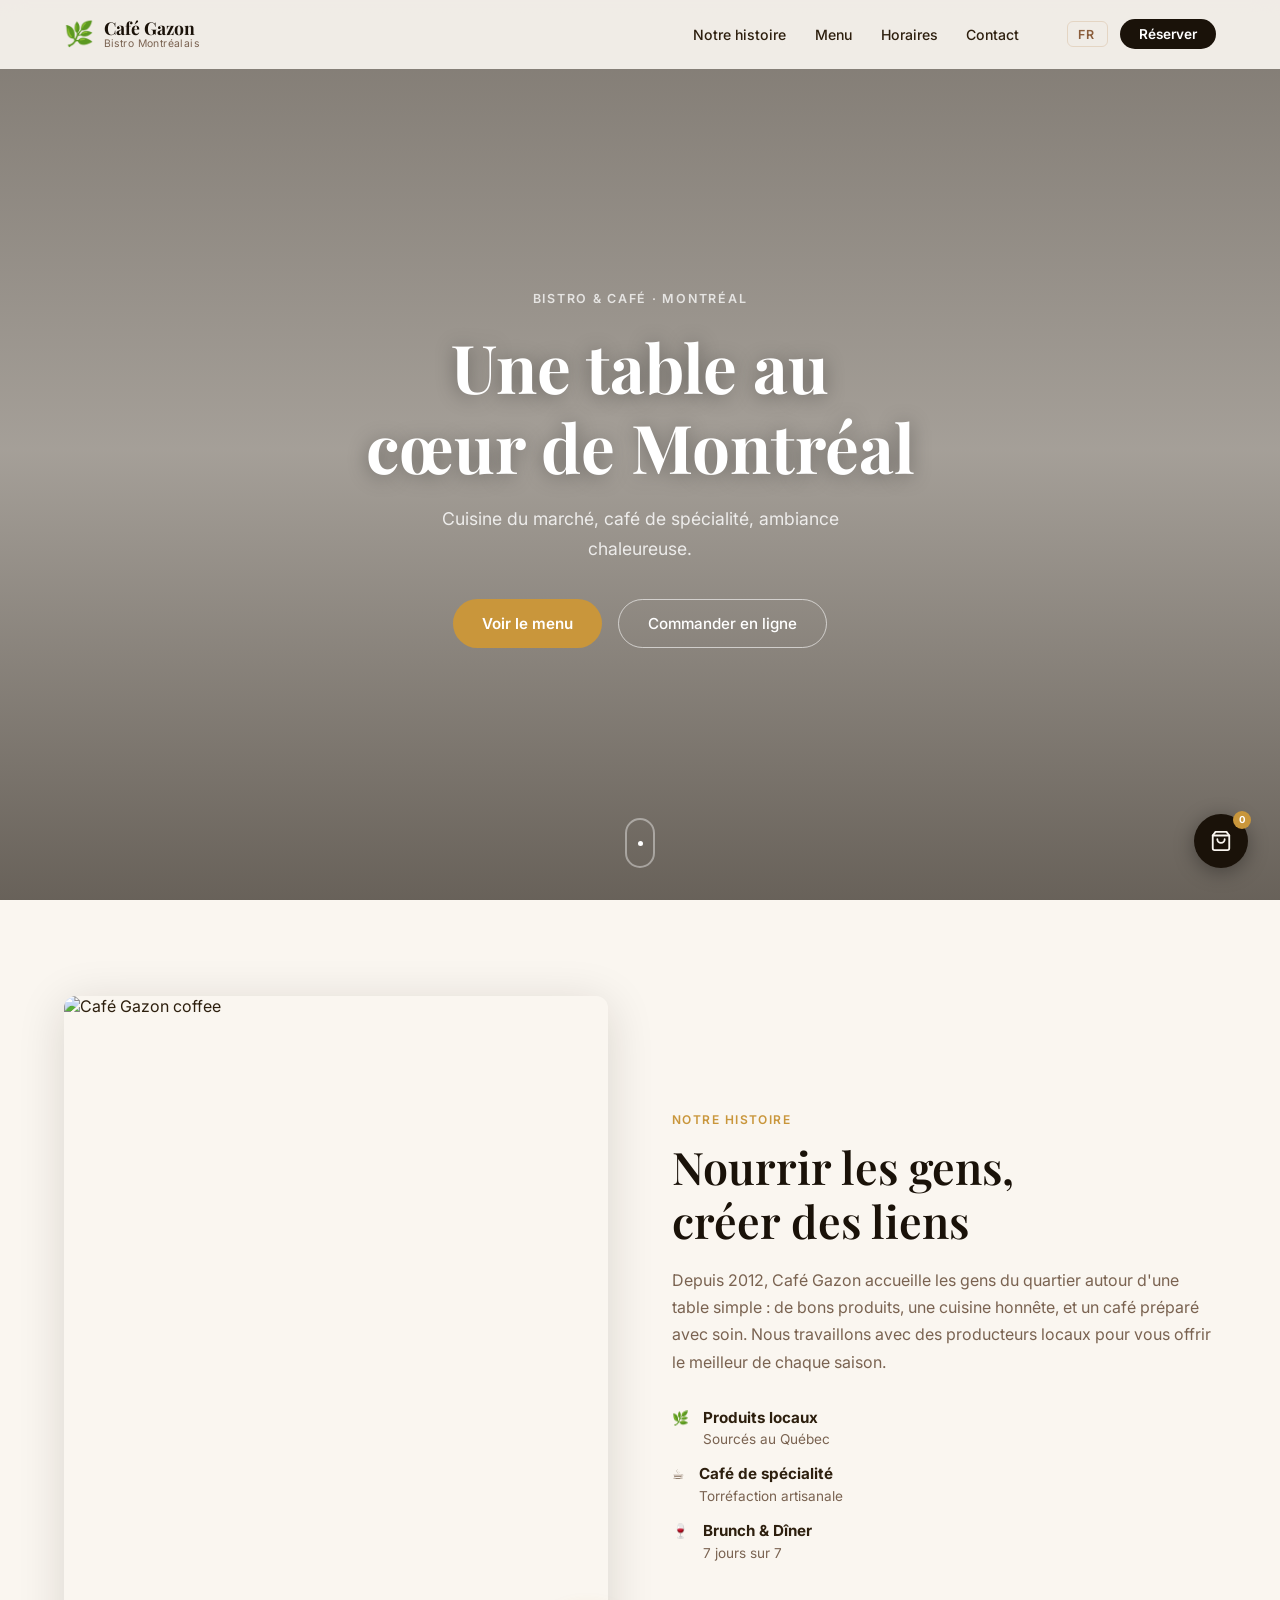
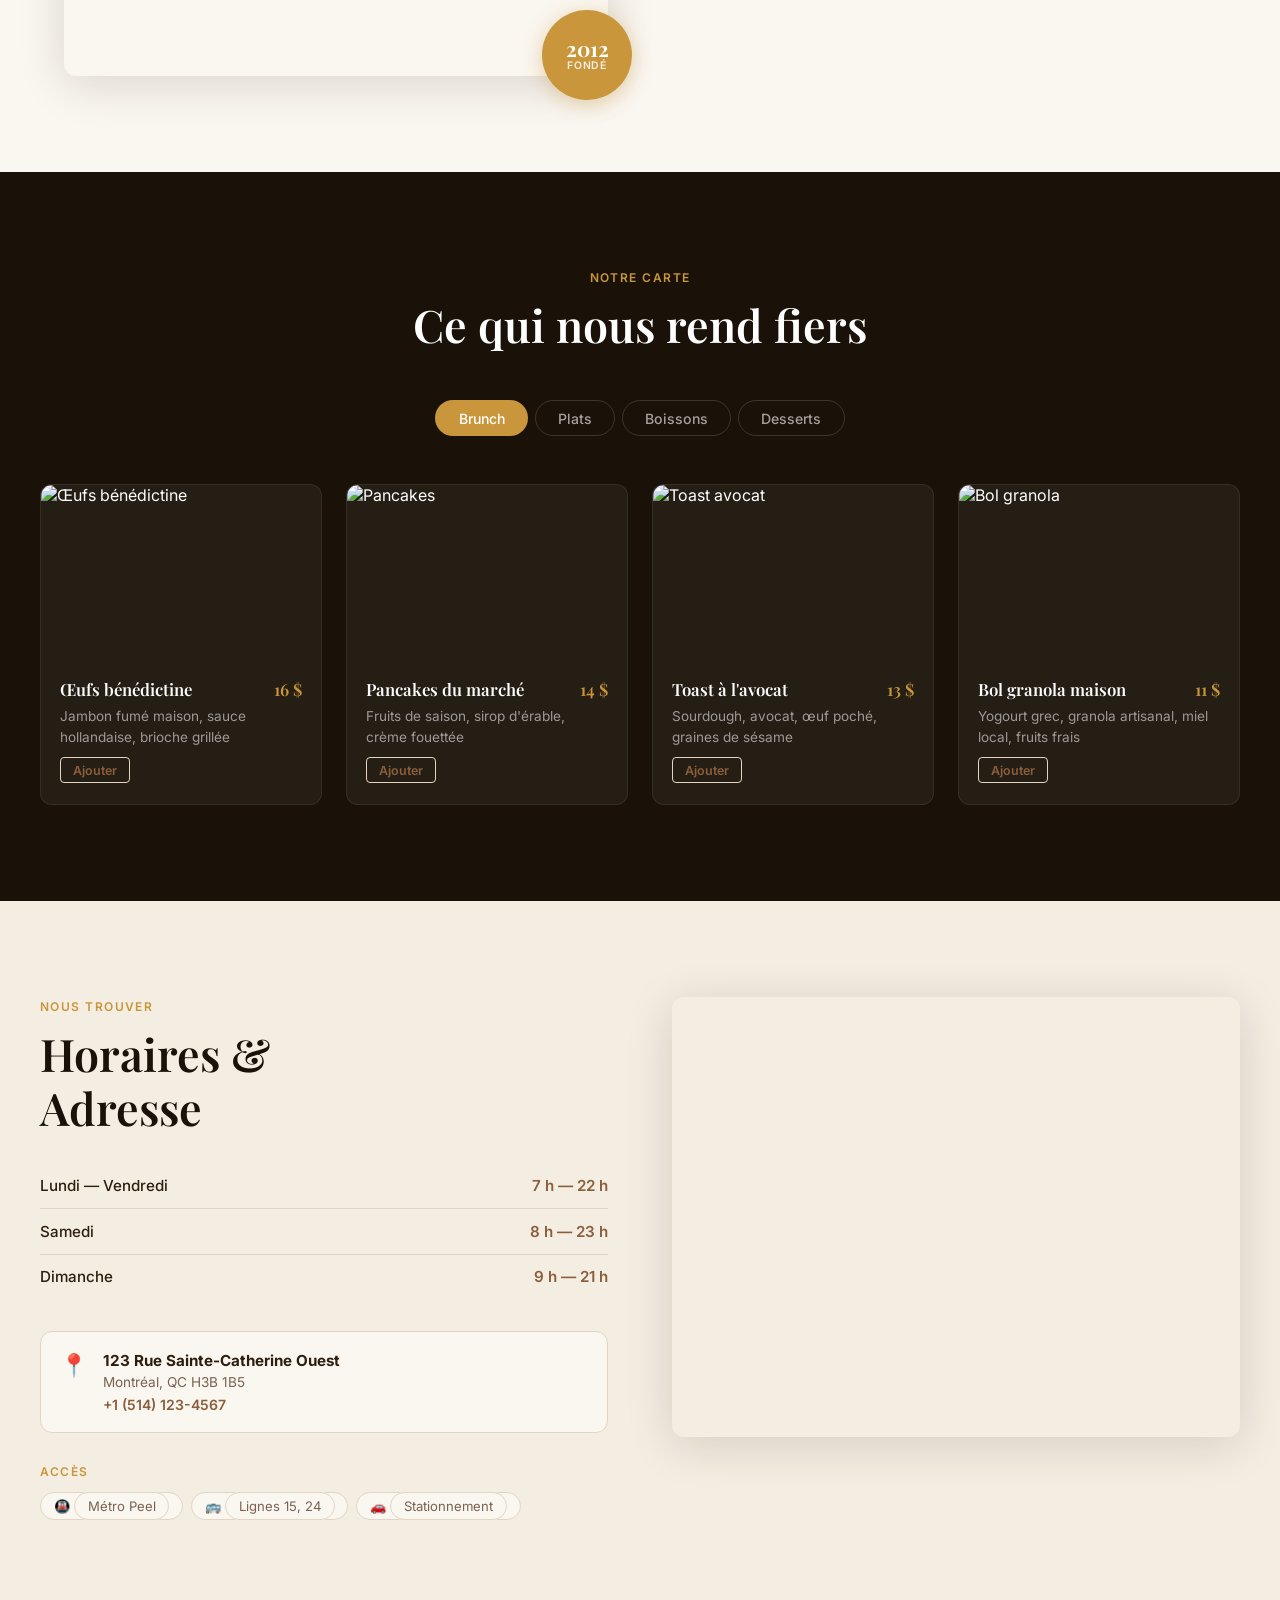
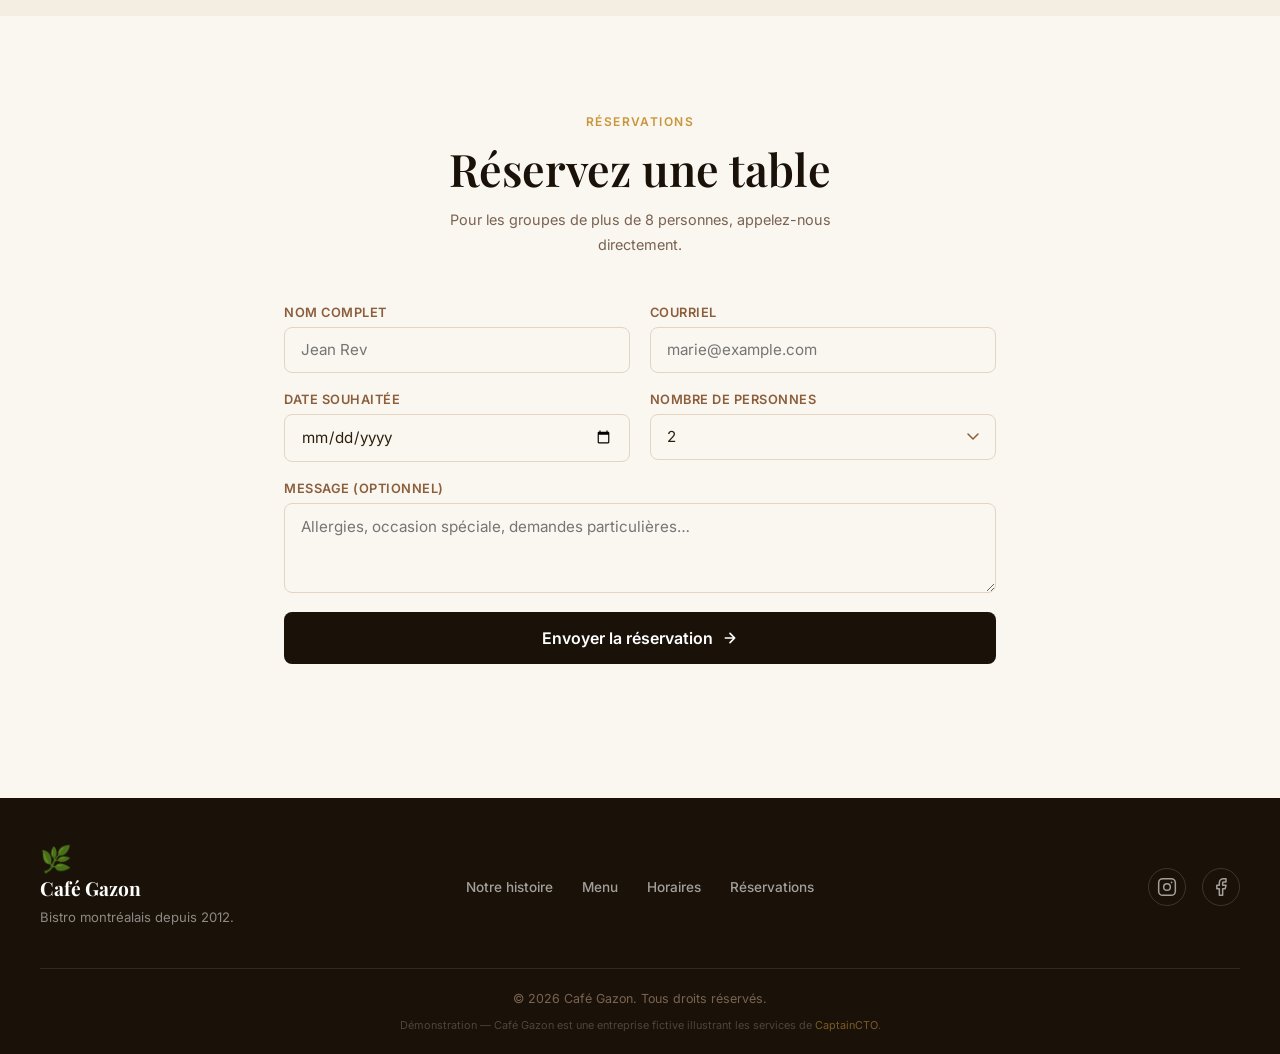
==== commit 91dbc536: "fix language bugs" ====
--- a/templates/cafe/index.html
+++ b/templates/cafe/index.html
@@ -3,8 +3,8 @@
 <head>
   <meta charset="UTF-8">
   <meta name="viewport" content="width=device-width, initial-scale=1.0">
-  <title>Café Renard — Bistro Montréalais</title>
-  <meta name="description" content="Café Renard — cuisine du marché, café de spécialité, ambiance chaleureuse au cœur de Montréal.">
+  <title>Café Gazon — Bistro Montréalais</title>
+  <meta name="description" content="Café Gazon — cuisine du marché, café de spécialité, ambiance chaleureuse au cœur de Montréal.">
   <link rel="preconnect" href="https://fonts.googleapis.com">
   <link rel="preconnect" href="https://fonts.gstatic.com" crossorigin>
   <link href="https://fonts.googleapis.com/css2?family=Playfair+Display:ital,wght@0,400;0,600;0,700;1,400&family=Inter:wght@300;400;500;600&display=swap" rel="stylesheet">
@@ -15,9 +15,9 @@
   <nav id="navbar">
     <div class="nav-inner">
       <a href="#" class="logo">
-        <span class="logo-fox">🦊</span>
+        <span class="logo-fox">🌿</span>
         <div class="logo-text">
-          <span class="logo-name">Café Renard</span>
+          <span class="logo-name">Café Gazon</span>
           <span class="logo-sub" data-fr="Bistro Montréalais" data-en="Montréal Bistro">Bistro Montréalais</span>
         </div>
       </a>
@@ -28,7 +28,10 @@
         <li><a href="#contact" data-fr="Contact"         data-en="Contact">Contact</a></li>
       </ul>
       <div class="nav-actions">
-        <button id="lang-btn" aria-label="Switch language">EN</button>
+        <select id="lang-select" aria-label="Language">
+          <option value="fr">FR</option>
+          <option value="en">EN</option>
+        </select>
         <a href="#contact" class="btn-pill" data-fr="Réserver" data-en="Reserve">Réserver</a>
         <button class="hamburger" id="hamburger" aria-label="Menu">
           <span></span><span></span><span></span>
@@ -52,7 +55,7 @@
       <p class="hero-sub" data-fr="Cuisine du marché, café de spécialité, ambiance chaleureuse." data-en="Market cuisine, specialty coffee, warm atmosphere.">Cuisine du marché, café de spécialité, ambiance chaleureuse.</p>
       <div class="hero-btns">
         <a href="#menu"    class="btn-primary"   data-fr="Voir le menu"       data-en="See the menu">Voir le menu</a>
-        <a href="#contact" class="btn-secondary" data-fr="Réserver une table" data-en="Book a table">Réserver une table</a>
+        <button class="btn-secondary" id="order-cta" data-fr="Commander en ligne" data-en="Order online">Commander en ligne</button>
       </div>
     </div>
     <a href="#about" class="hero-scroll" aria-label="Scroll down"><span class="scroll-dot"></span></a>
@@ -61,7 +64,7 @@
   <section id="about">
     <div class="about-wrap">
       <div class="about-img-col">
-        <img src="https://images.unsplash.com/photo-1495474472287-4d71bcdd2085?auto=format&fit=crop&w=900&q=80" alt="Café Renard coffee" loading="lazy">
+        <img src="https://images.unsplash.com/photo-1495474472287-4d71bcdd2085?auto=format&fit=crop&w=900&q=80" alt="Café Gazon coffee" loading="lazy">
         <div class="year-badge">
           <span class="year-num">2012</span>
           <span class="year-lbl" data-fr="Fondé" data-en="Founded">Fondé</span>
@@ -71,9 +74,9 @@
         <p class="section-label" data-fr="Notre histoire" data-en="Our story">Notre histoire</p>
         <h2 data-fr="Nourrir les gens,<br>créer des liens" data-en="Feed people,<br>create connections">Nourrir les gens,<br>créer des liens</h2>
         <p class="about-body"
-           data-fr="Depuis 2012, Café Renard accueille les gens du quartier autour d'une table simple : de bons produits, une cuisine honnête, et un café préparé avec soin. Nous travaillons avec des producteurs locaux pour vous offrir le meilleur de chaque saison."
-           data-en="Since 2012, Café Renard has welcomed neighbourhood regulars around a simple table: good ingredients, honest cooking, and coffee prepared with care. We partner with local producers to bring you the best of every season.">
-          Depuis 2012, Café Renard accueille les gens du quartier autour d'une table simple : de bons produits, une cuisine honnête, et un café préparé avec soin. Nous travaillons avec des producteurs locaux pour vous offrir le meilleur de chaque saison.
+           data-fr="Depuis 2012, Café Gazon accueille les gens du quartier autour d'une table simple : de bons produits, une cuisine honnête, et un café préparé avec soin. Nous travaillons avec des producteurs locaux pour vous offrir le meilleur de chaque saison."
+           data-en="Since 2012, Café Gazon has welcomed neighbourhood regulars around a simple table: good ingredients, honest cooking, and coffee prepared with care. We partner with local producers to bring you the best of every season.">
+          Depuis 2012, Café Gazon accueille les gens du quartier autour d'une table simple : de bons produits, une cuisine honnête, et un café préparé avec soin. Nous travaillons avec des producteurs locaux pour vous offrir le meilleur de chaque saison.
         </p>
         <div class="features">
           <div class="feature"><span class="feat-icon">🌿</span><div><strong data-fr="Produits locaux" data-en="Local produce">Produits locaux</strong><span data-fr="Sourcés au Québec" data-en="Sourced in Québec">Sourcés au Québec</span></div></div>
@@ -109,7 +112,7 @@
           <div class="card"><img src="https://images.unsplash.com/photo-1546069901-ba9599a7e63c?auto=format&fit=crop&w=500&q=80" alt="Salade jardin" loading="lazy"><div class="card-body"><div class="card-row"><h3 data-fr="Salade du jardin" data-en="Garden Salad">Salade du jardin</h3><span class="price">17 $</span></div><p data-fr="Légumes du marché, vinaigrette maison, fromage de chèvre" data-en="Market vegetables, house vinaigrette, goat cheese">Légumes du marché, vinaigrette maison, fromage de chèvre</p></div></div>
           <div class="card"><img src="https://images.unsplash.com/photo-1467003909585-2f8a72700288?auto=format&fit=crop&w=500&q=80" alt="Saumon" loading="lazy"><div class="card-body"><div class="card-row"><h3 data-fr="Saumon du Pacifique" data-en="Pacific Salmon">Saumon du Pacifique</h3><span class="price">24 $</span></div><p data-fr="Saumon grillé, légumes racines, beurre blanc au citron" data-en="Grilled salmon, root vegetables, lemon beurre blanc">Saumon grillé, légumes racines, beurre blanc au citron</p></div></div>
           <div class="card"><img src="https://images.unsplash.com/photo-1432139555190-58524dae6a55?auto=format&fit=crop&w=500&q=80" alt="Pâtes" loading="lazy"><div class="card-body"><div class="card-row"><h3 data-fr="Pâtes du moment" data-en="Pasta of the Day">Pâtes du moment</h3><span class="price">19 $</span></div><p data-fr="Pâtes fraîches, sauce crémeuse aux champignons sauvages" data-en="Fresh pasta, creamy wild mushroom sauce">Pâtes fraîches, sauce crémeuse aux champignons sauvages</p></div></div>
-          <div class="card"><img src="https://images.unsplash.com/photo-1568901346375-23c9450c58cd?auto=format&fit=crop&w=500&q=80" alt="Burger" loading="lazy"><div class="card-body"><div class="card-row"><h3 data-fr="Burger Renard" data-en="Renard Burger">Burger Renard</h3><span class="price">18 $</span></div><p data-fr="Bœuf local, cheddar affiné, confiture d'oignons, frites maison" data-en="Local beef, aged cheddar, onion jam, house fries">Bœuf local, cheddar affiné, confiture d'oignons, frites maison</p></div></div>
+          <div class="card"><img src="https://images.unsplash.com/photo-1568901346375-23c9450c58cd?auto=format&fit=crop&w=500&q=80" alt="Burger" loading="lazy"><div class="card-body"><div class="card-row"><h3 data-fr="Burger Gazon" data-en="Gazon Burger">Burger Gazon</h3><span class="price">18 $</span></div><p data-fr="Bœuf local, cheddar affiné, confiture d'oignons, frites maison" data-en="Local beef, aged cheddar, onion jam, house fries">Bœuf local, cheddar affiné, confiture d'oignons, frites maison</p></div></div>
         </div>
       </div>
       <div class="panel" id="tab-boissons" role="tabpanel">
@@ -161,7 +164,7 @@
         </div>
       </div>
       <div class="hours-map">
-        <iframe src="https://maps.google.com/maps?q=rue+sainte-catherine+ouest+montreal&t=&z=15&ie=UTF8&iwloc=&output=embed" allowfullscreen="" loading="lazy" title="Carte Café Renard"></iframe>
+        <iframe src="https://maps.google.com/maps?q=rue+sainte-catherine+ouest+montreal&t=&z=15&ie=UTF8&iwloc=&output=embed" allowfullscreen="" loading="lazy" title="Carte Café Gazon"></iframe>
       </div>
     </div>
   </section>
@@ -175,7 +178,7 @@
       </div>
       <form id="contact-form" action="https://formspree.io/f/YOUR_FORM_ID" method="POST" novalidate>
         <div class="form-row">
-          <div class="form-group"><label for="name" data-fr="Nom complet" data-en="Full name">Nom complet</label><input type="text" id="name" name="name" required placeholder="Marie Tremblay"></div>
+          <div class="form-group"><label for="name" data-fr="Nom complet" data-en="Full name">Nom complet</label><input type="text" id="name" name="name" required data-fr="Jean Rev" data-en="John Rev" placeholder="Jean Rev"></div>
           <div class="form-group"><label for="email" data-fr="Courriel" data-en="Email">Courriel</label><input type="email" id="email" name="email" required placeholder="marie@example.com"></div>
         </div>
         <div class="form-row">
@@ -184,14 +187,14 @@
         </div>
         <div class="form-group"><label for="message" data-fr="Message (optionnel)" data-en="Message (optional)">Message (optionnel)</label><textarea id="message" name="message" rows="3" data-placeholder-fr="Allergies, occasion spéciale, demandes particulières…" data-placeholder-en="Allergies, special occasion, specific requests…" placeholder="Allergies, occasion spéciale, demandes particulières…"></textarea></div>
         <button type="submit" class="btn-submit"><span data-fr="Envoyer la réservation" data-en="Send reservation">Envoyer la réservation</span><svg width="16" height="16" viewBox="0 0 24 24" fill="none" stroke="currentColor" stroke-width="2.5" stroke-linecap="round" stroke-linejoin="round"><path d="M5 12h14M12 5l7 7-7 7"/></svg></button>
-        <p class="form-success" id="form-success" aria-live="polite" data-fr="✓ Réservation envoyée ! Nous vous confirmerons sous 24 h." data-en="✓ Reservation sent! We'll confirm within 24 h."></p>
+        <p class="form-success" id="form-success" aria-live="polite" data-ok-fr="✓ Réservation envoyée ! Nous vous confirmerons sous 24 h." data-ok-en="✓ Reservation sent! We'll confirm within 24 h."></p>
       </form>
     </div>
   </section>
 
   <footer>
     <div class="footer-inner">
-      <div class="footer-brand"><span class="logo-fox">🦊</span><span class="logo-name">Café Renard</span><p data-fr="Bistro montréalais depuis 2012." data-en="Montréal bistro since 2012.">Bistro montréalais depuis 2012.</p></div>
+      <div class="footer-brand"><span class="logo-fox">🌿</span><span class="logo-name">Café Gazon</span><p data-fr="Bistro montréalais depuis 2012." data-en="Montréal bistro since 2012.">Bistro montréalais depuis 2012.</p></div>
       <nav class="footer-nav" aria-label="Footer navigation">
         <a href="#about" data-fr="Notre histoire" data-en="Our story">Notre histoire</a>
         <a href="#menu" data-fr="Menu" data-en="Menu">Menu</a>
@@ -203,8 +206,51 @@
         <a href="#" aria-label="Facebook"><svg width="20" height="20" viewBox="0 0 24 24" fill="none" stroke="currentColor" stroke-width="1.8" stroke-linecap="round" stroke-linejoin="round"><path d="M18 2h-3a5 5 0 0 0-5 5v3H7v4h3v8h4v-8h3l1-4h-4V7a1 1 0 0 1 1-1h3z"/></svg></a>
       </div>
     </div>
-    <div class="footer-bottom"><p data-fr="© 2024 Café Renard. Tous droits réservés." data-en="© 2024 Café Renard. All rights reserved.">© 2024 Café Renard. Tous droits réservés.</p></div>
+    <div class="footer-bottom">
+      <p data-fr="© 2026 Café Gazon. Tous droits réservés." data-en="© 2026 Café Gazon. All rights reserved.">© 2026 Café Gazon. Tous droits réservés.</p>
+      <p class="demo-disclaimer" data-fr="Démonstration — Café Gazon est une entreprise fictive illustrant les services de <a href='../../'>CaptainCTO</a>." data-en="Demo — Café Gazon is a fictional business showcasing <a href='../../'>CaptainCTO</a>'s web services.">Démonstration — Café Gazon est une entreprise fictive illustrant les services de <a href="../../">CaptainCTO</a>.</p>
+    </div>
   </footer>
+
+  <!-- Cart -->
+  <button id="cart-fab" class="cart-fab" aria-label="Voir la commande">
+    <svg width="22" height="22" viewBox="0 0 24 24" fill="none" stroke="currentColor" stroke-width="2" stroke-linecap="round" stroke-linejoin="round"><path d="M6 2L3 6v14a2 2 0 0 0 2 2h14a2 2 0 0 0 2-2V6l-3-4z"/><line x1="3" y1="6" x2="21" y2="6"/><path d="M16 10a4 4 0 0 1-8 0"/></svg>
+    <span id="cart-count" class="cart-count" hidden>0</span>
+  </button>
+  <div id="cart-drawer" class="cart-drawer" aria-hidden="true">
+    <div class="cart-hd">
+      <h3 data-fr="Votre commande" data-en="Your order">Votre commande</h3>
+      <button id="cart-close" aria-label="Fermer">&#x2715;</button>
+    </div>
+    <div id="cart-items" class="cart-items"></div>
+    <p class="cart-empty" id="cart-empty" data-fr="Votre panier est vide." data-en="Your cart is empty.">Votre panier est vide.</p>
+    <div id="cart-footer" class="cart-footer" hidden>
+      <div class="cart-total">
+        <span data-fr="Total" data-en="Total">Total</span>
+        <span id="cart-total-val">0 $</span>
+      </div>
+      <form id="order-form" action="https://formspree.io/f/YOUR_FORM_ID" method="POST" novalidate>
+        <input type="hidden" id="order-items" name="items">
+        <div class="form-group">
+          <label for="o-name" data-fr="Votre nom" data-en="Your name">Votre nom</label>
+          <input type="text" id="o-name" name="name" required data-fr="Jean Rev" data-en="John Rev" placeholder="Jean Rev">
+        </div>
+        <div class="form-group">
+          <label for="o-type" data-fr="Type de commande" data-en="Order type">Type de commande</label>
+          <select id="o-type" name="type">
+            <option value="emporter" data-fr="À emporter" data-en="Takeout">À emporter</option>
+            <option value="place" data-fr="Sur place" data-en="Dine-in">Sur place</option>
+          </select>
+        </div>
+        <button type="submit" class="btn-submit">
+          <span data-fr="Passer la commande" data-en="Place order">Passer la commande</span>
+          <svg width="16" height="16" viewBox="0 0 24 24" fill="none" stroke="currentColor" stroke-width="2.5" stroke-linecap="round" stroke-linejoin="round"><path d="M5 12h14M12 5l7 7-7 7"/></svg>
+        </button>
+        <p id="order-success" data-ok-fr="✓ Commande reçue ! Prête dans 20–30 min." data-ok-en="✓ Order received! Ready in 20–30 min."></p>
+      </form>
+    </div>
+  </div>
+  <div id="cart-overlay" class="cart-overlay"></div>
 
   <script src="js/main.js"></script>
 </body>
--- a/templates/cafe/css/styles.css
+++ b/templates/cafe/css/styles.css
@@ -56,8 +56,9 @@
 .nav-links a:hover { color: var(--c-brown); }
 .nav-links a:hover::after { transform: scaleX(1); }
 .nav-actions { display: flex; align-items: center; gap: .75rem; margin-left: 1rem; }
-#lang-btn { font-size: .78rem; font-weight: 600; letter-spacing: .05em; color: var(--c-brown); border: 1.5px solid var(--c-border); border-radius: 50px; padding: .3rem .75rem; transition: background .2s, color .2s; }
-#lang-btn:hover { background: var(--c-brown); color: #fff; border-color: var(--c-brown); }
+#lang-select { font-size: .78rem; font-weight: 600; letter-spacing: .05em; color: var(--c-brown); border: 1.5px solid var(--c-border); border-radius: 6px; padding: .28rem .6rem; background: transparent; appearance: none; -webkit-appearance: none; cursor: pointer; transition: background .2s, color .2s; }
+#lang-select:hover { background: var(--c-brown); color: #fff; border-color: var(--c-brown); }
+#lang-select option { background: var(--c-dark); color: var(--c-cream); }
 .btn-pill { font-size: .85rem; font-weight: 600; background: var(--c-espresso); color: #fff; border-radius: 50px; padding: .45rem 1.2rem; transition: background .2s; }
 .btn-pill:hover { background: var(--c-brown); }
 .hamburger { display: none; flex-direction: column; gap: 5px; padding: 4px; }
@@ -184,3 +185,34 @@
 @media (max-width: 900px) { .about-wrap { grid-template-columns: 1fr; gap: 2.5rem; } .about-img-col img { aspect-ratio: 3/2; } .year-badge { right: 1rem; } .hours-wrap { grid-template-columns: 1fr; } .hours-map iframe { height: 300px; } .footer-inner { grid-template-columns: 1fr; text-align: center; } .footer-nav { flex-wrap: wrap; } .footer-social { justify-content: center; } }
 @media (max-width: 700px) { .nav-links { display: none; } .btn-pill { display: none; } .hamburger { display: flex; } .form-row { grid-template-columns: 1fr; } .cards { grid-template-columns: 1fr; } .drinks-cards { grid-template-columns: 1fr; } #about, #hours, #contact { padding: 4rem 1.25rem; } #menu { padding: 4rem 1.25rem; } .tab { font-size: .8rem; padding: .5rem 1rem; } }
 @media (max-width: 400px) { .hero-btns { flex-direction: column; align-items: center; } .btn-primary, .btn-secondary { width: 100%; justify-content: center; } }
+
+/* ─── ADD-TO-CART BUTTON ───────────────────────────────── */
+.btn-add { display: inline-block; margin-top: .65rem; font-size: .78rem; font-weight: 600; color: var(--c-brown); border: 1px solid var(--c-border); border-radius: 4px; padding: .28rem .75rem; transition: background .2s, color .2s, border-color .2s; }
+.btn-add:hover { background: var(--c-brown); color: #fff; border-color: var(--c-brown); }
+
+/* ─── CART ──────────────────────────────────────────────── */
+.cart-fab { position: fixed; bottom: 2rem; right: 2rem; width: 3.4rem; height: 3.4rem; background: var(--c-espresso); color: var(--c-cream); border-radius: 50%; display: flex; align-items: center; justify-content: center; box-shadow: 0 4px 20px rgba(0,0,0,.35); z-index: 200; transition: background .2s; }
+.cart-fab:hover { background: var(--c-brown); }
+.cart-count { position: absolute; top: -3px; right: -3px; min-width: 1.15rem; height: 1.15rem; background: var(--c-gold); color: #fff; font-size: .6rem; font-weight: 700; border-radius: 99px; display: flex; align-items: center; justify-content: center; padding: 0 .2rem; }
+.cart-overlay { position: fixed; inset: 0; background: rgba(0,0,0,.4); z-index: 290; opacity: 0; pointer-events: none; transition: opacity .3s; }
+.cart-overlay.open { opacity: 1; pointer-events: auto; }
+.cart-drawer { position: fixed; top: 0; right: 0; width: min(420px, 100vw); height: 100%; background: var(--c-cream); z-index: 300; transform: translateX(100%); transition: transform .35s cubic-bezier(.22,1,.36,1); display: flex; flex-direction: column; overflow: hidden; }
+.cart-drawer.open { transform: translateX(0); }
+.cart-hd { display: flex; align-items: center; justify-content: space-between; padding: 1.4rem 1.5rem; border-bottom: 1px solid var(--c-border); flex-shrink: 0; }
+.cart-hd h3 { font-family: var(--ff-serif); font-size: 1.25rem; color: var(--c-dark); }
+.cart-hd button { color: var(--c-muted); font-size: 1.1rem; transition: color .2s; }
+.cart-hd button:hover { color: var(--c-dark); }
+.cart-items { flex: 1; overflow-y: auto; padding: .5rem 1.5rem; }
+.cart-item { display: flex; align-items: center; gap: .5rem; padding: .7rem 0; border-bottom: 1px solid var(--c-border); }
+.ci-name { flex: 1; font-size: .88rem; color: var(--c-text); }
+.ci-qty  { color: var(--c-muted); font-size: .82rem; }
+.ci-price { min-width: 4rem; text-align: right; font-weight: 600; font-size: .88rem; color: var(--c-dark); }
+.ci-remove { color: var(--c-muted); font-size: .75rem; margin-left: .25rem; transition: color .2s; }
+.ci-remove:hover { color: #c00; }
+.cart-empty { padding: 2.5rem 1.5rem; text-align: center; color: var(--c-muted); font-size: .9rem; }
+.cart-footer { padding: 1.5rem; border-top: 1px solid var(--c-border); flex-shrink: 0; }
+.cart-total { display: flex; justify-content: space-between; font-weight: 700; font-size: 1rem; color: var(--c-dark); margin-bottom: 1.4rem; }
+
+/* ─── DISCLAIMER ─────────────────────────────────────────── */
+.demo-disclaimer { font-size: .68rem; color: rgba(255,255,255,.22); margin-top: .4rem; }
+.demo-disclaimer a { color: rgba(201,150,59,.55); }
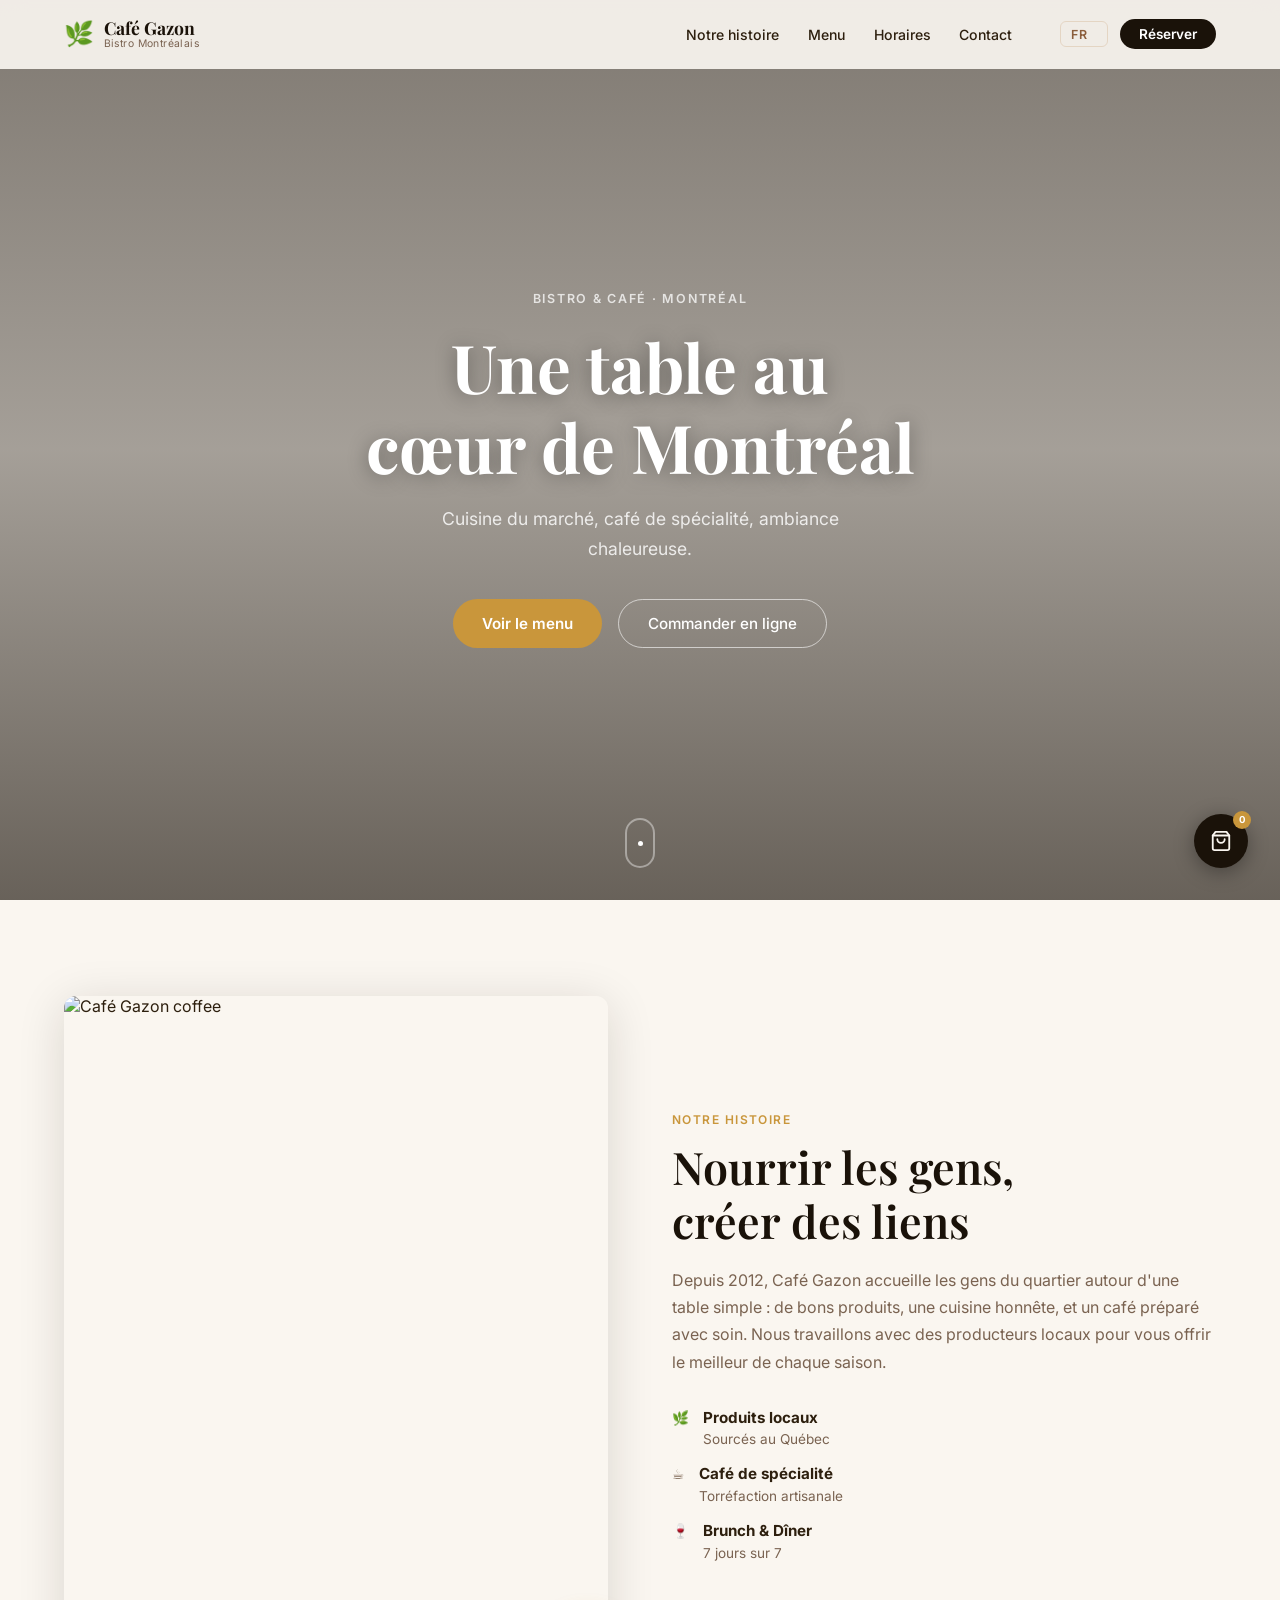
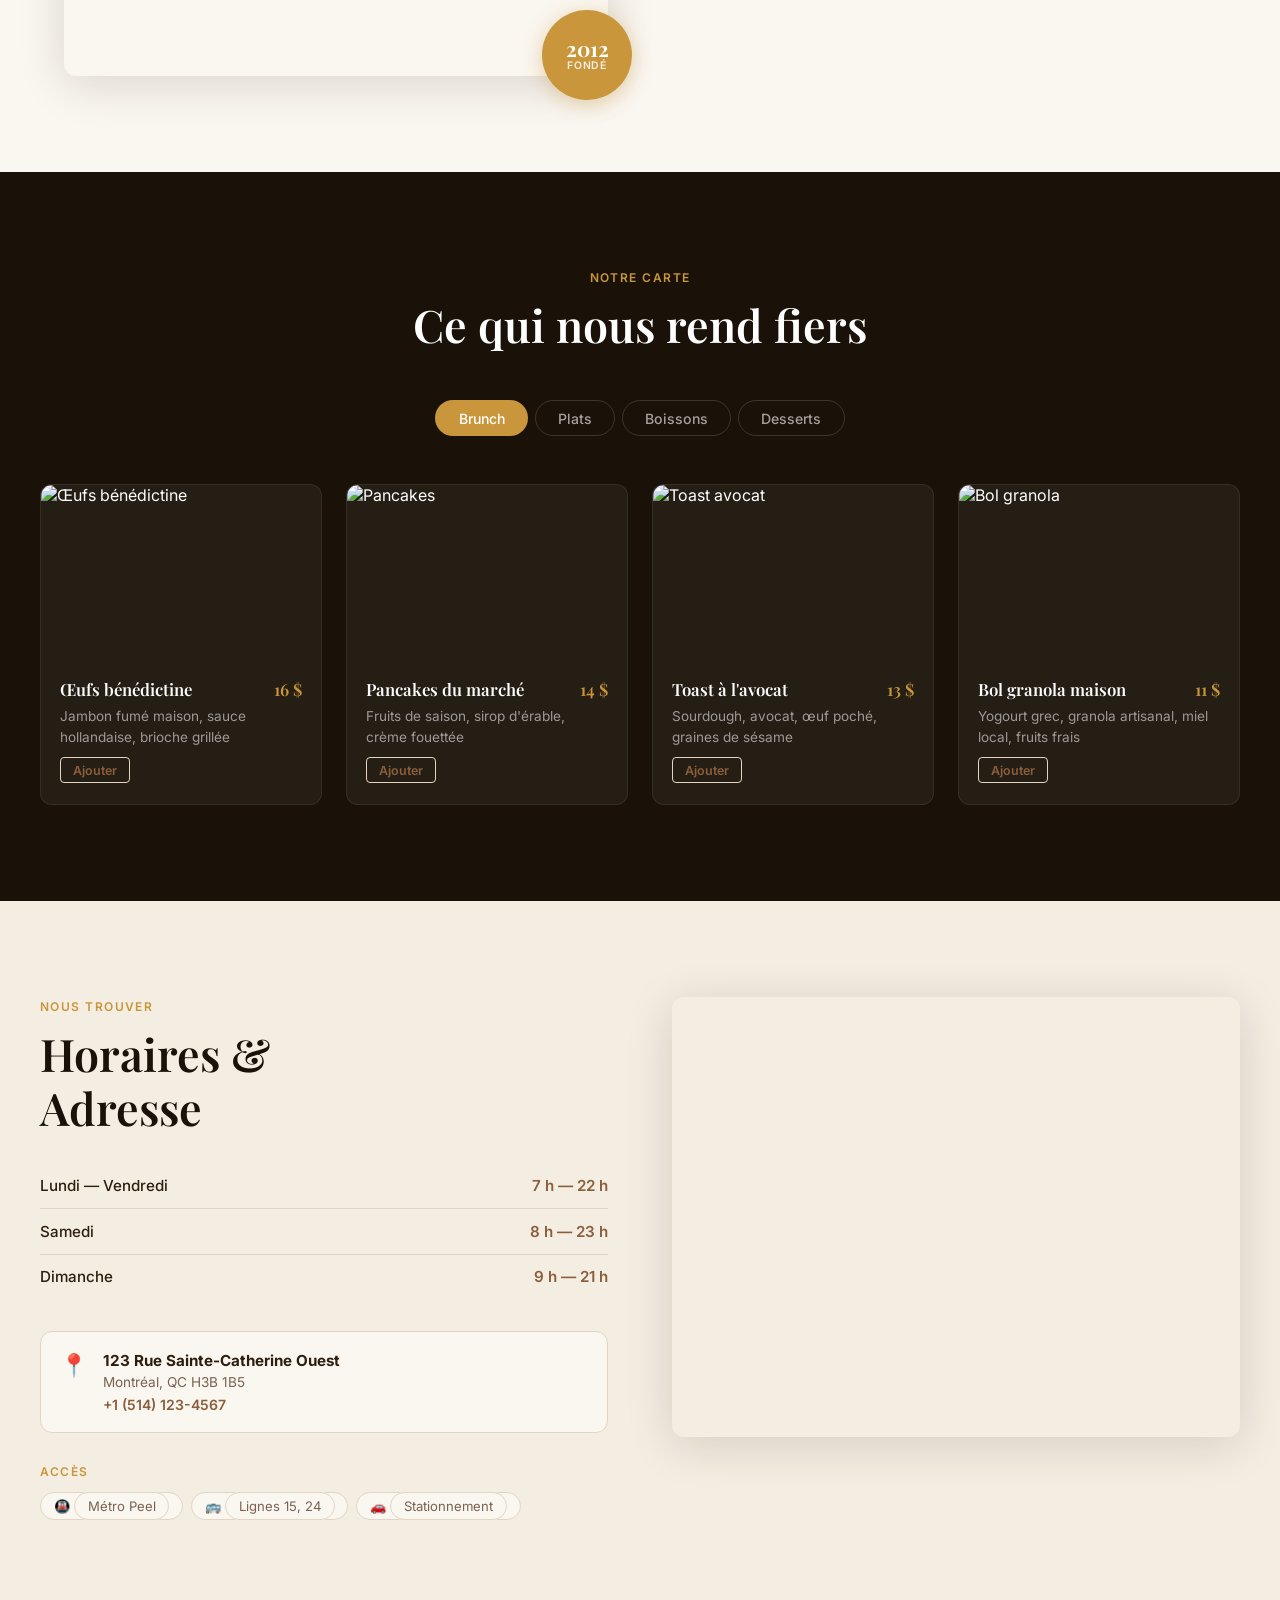
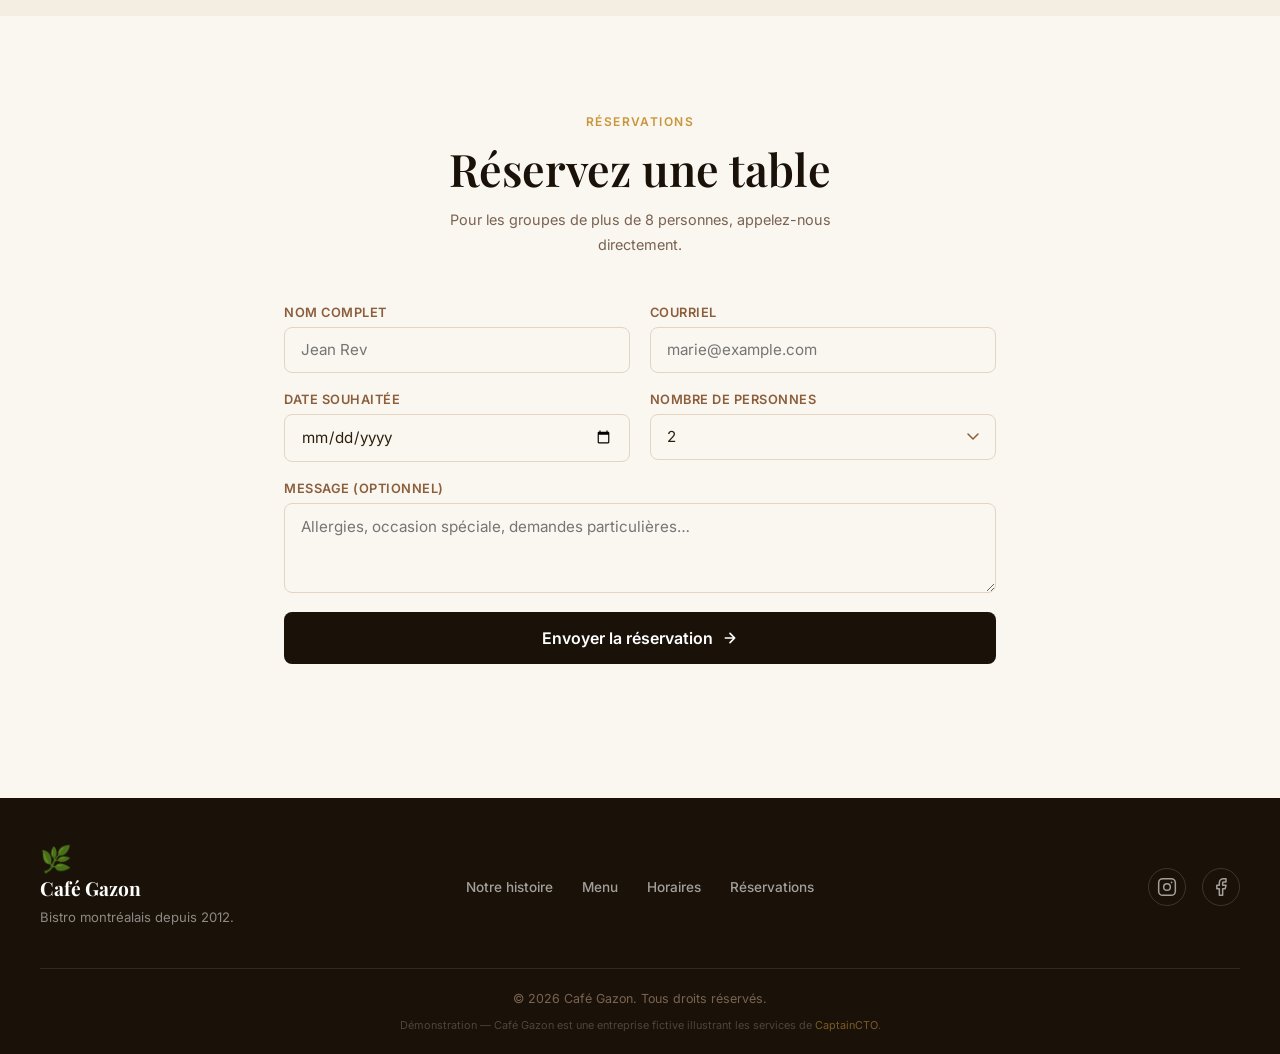
==== commit 01591f88: "image coherence" ====
--- a/templates/cafe/index.html
+++ b/templates/cafe/index.html
@@ -7,7 +7,7 @@
   <meta name="description" content="Café Gazon — cuisine du marché, café de spécialité, ambiance chaleureuse au cœur de Montréal.">
   <link rel="preconnect" href="https://fonts.googleapis.com">
   <link rel="preconnect" href="https://fonts.gstatic.com" crossorigin>
-  <link href="https://fonts.googleapis.com/css2?family=Playfair+Display:ital,wght@0,400;0,600;0,700;1,400&family=Inter:wght@300;400;500;600&display=swap" rel="stylesheet">
+  <link href="https://fonts.googleapis.com/css2?family=Playfair+Display:ital,wght@0,400;0,600;0,700;1,400&family=Inter:wght@300;400;500;600&family=Noto+Sans+SC:wght@300;400;500;700&display=swap" rel="stylesheet">
   <link rel="stylesheet" href="css/styles.css">
 </head>
 <body>
@@ -18,31 +18,32 @@
         <span class="logo-fox">🌿</span>
         <div class="logo-text">
           <span class="logo-name">Café Gazon</span>
-          <span class="logo-sub" data-fr="Bistro Montréalais" data-en="Montréal Bistro">Bistro Montréalais</span>
+          <span class="logo-sub" data-fr="Bistro Montréalais" data-en="Montréal Bistro" data-zh="蒙特利尔小餐馆">Bistro Montréalais</span>
         </div>
       </a>
       <ul class="nav-links">
-        <li><a href="#about"   data-fr="Notre histoire" data-en="Our story">Notre histoire</a></li>
-        <li><a href="#menu"    data-fr="Menu"            data-en="Menu">Menu</a></li>
-        <li><a href="#hours"   data-fr="Horaires"        data-en="Hours">Horaires</a></li>
-        <li><a href="#contact" data-fr="Contact"         data-en="Contact">Contact</a></li>
+        <li><a href="#about"   data-fr="Notre histoire" data-en="Our story"  data-zh="我们的故事">Notre histoire</a></li>
+        <li><a href="#menu"    data-fr="Menu"            data-en="Menu"       data-zh="菜单">Menu</a></li>
+        <li><a href="#hours"   data-fr="Horaires"        data-en="Hours"      data-zh="营业时间">Horaires</a></li>
+        <li><a href="#contact" data-fr="Contact"         data-en="Contact"    data-zh="联系">Contact</a></li>
       </ul>
       <div class="nav-actions">
         <select id="lang-select" aria-label="Language">
           <option value="fr">FR</option>
           <option value="en">EN</option>
+          <option value="zh">中文</option>
         </select>
-        <a href="#contact" class="btn-pill" data-fr="Réserver" data-en="Reserve">Réserver</a>
+        <a href="#contact" class="btn-pill" data-fr="Réserver" data-en="Reserve" data-zh="预订">Réserver</a>
         <button class="hamburger" id="hamburger" aria-label="Menu">
           <span></span><span></span><span></span>
         </button>
       </div>
     </div>
     <div class="mobile-menu" id="mobile-menu" aria-hidden="true">
-      <a href="#about"   data-fr="Notre histoire" data-en="Our story">Notre histoire</a>
-      <a href="#menu"    data-fr="Menu"            data-en="Menu">Menu</a>
-      <a href="#hours"   data-fr="Horaires"        data-en="Hours">Horaires</a>
-      <a href="#contact" data-fr="Contact"         data-en="Contact">Contact</a>
+      <a href="#about"   data-fr="Notre histoire" data-en="Our story"  data-zh="我们的故事">Notre histoire</a>
+      <a href="#menu"    data-fr="Menu"            data-en="Menu"       data-zh="菜单">Menu</a>
+      <a href="#hours"   data-fr="Horaires"        data-en="Hours"      data-zh="营业时间">Horaires</a>
+      <a href="#contact" data-fr="Contact"         data-en="Contact"    data-zh="联系">Contact</a>
     </div>
   </nav>
 
@@ -50,12 +51,12 @@
     <div class="hero-bg"></div>
     <div class="hero-overlay"></div>
     <div class="hero-content">
-      <p class="eyebrow" data-fr="Bistro &amp; Café · Montréal" data-en="Bistro &amp; Café · Montréal">Bistro &amp; Café · Montréal</p>
-      <h1 data-fr="Une table au<br>cœur de Montréal" data-en="A table at the<br>heart of Montréal">Une table au<br>cœur de Montréal</h1>
-      <p class="hero-sub" data-fr="Cuisine du marché, café de spécialité, ambiance chaleureuse." data-en="Market cuisine, specialty coffee, warm atmosphere.">Cuisine du marché, café de spécialité, ambiance chaleureuse.</p>
+      <p class="eyebrow" data-fr="Bistro &amp; Café · Montréal" data-en="Bistro &amp; Café · Montréal" data-zh="小餐馆 &amp; 咖啡馆 · 蒙特利尔">Bistro &amp; Café · Montréal</p>
+      <h1 data-fr="Une table au<br>cœur de Montréal" data-en="A table at the<br>heart of Montréal" data-zh="蒙特利尔<br>心脏地带的一张桌">Une table au<br>cœur de Montréal</h1>
+      <p class="hero-sub" data-fr="Cuisine du marché, café de spécialité, ambiance chaleureuse." data-en="Market cuisine, specialty coffee, warm atmosphere." data-zh="时令料理、精品咖啡、温馨氛围。">Cuisine du marché, café de spécialité, ambiance chaleureuse.</p>
       <div class="hero-btns">
-        <a href="#menu"    class="btn-primary"   data-fr="Voir le menu"       data-en="See the menu">Voir le menu</a>
-        <button class="btn-secondary" id="order-cta" data-fr="Commander en ligne" data-en="Order online">Commander en ligne</button>
+        <a href="#menu"    class="btn-primary"   data-fr="Voir le menu"       data-en="See the menu"    data-zh="查看菜单">Voir le menu</a>
+        <button class="btn-secondary" id="order-cta" data-fr="Commander en ligne" data-en="Order online" data-zh="在线点餐">Commander en ligne</button>
       </div>
     </div>
     <a href="#about" class="hero-scroll" aria-label="Scroll down"><span class="scroll-dot"></span></a>
@@ -67,21 +68,22 @@
         <img src="https://images.unsplash.com/photo-1495474472287-4d71bcdd2085?auto=format&fit=crop&w=900&q=80" alt="Café Gazon coffee" loading="lazy">
         <div class="year-badge">
           <span class="year-num">2012</span>
-          <span class="year-lbl" data-fr="Fondé" data-en="Founded">Fondé</span>
+          <span class="year-lbl" data-fr="Fondé" data-en="Founded" data-zh="创立">Fondé</span>
         </div>
       </div>
       <div class="about-text-col reveal">
-        <p class="section-label" data-fr="Notre histoire" data-en="Our story">Notre histoire</p>
-        <h2 data-fr="Nourrir les gens,<br>créer des liens" data-en="Feed people,<br>create connections">Nourrir les gens,<br>créer des liens</h2>
+        <p class="section-label" data-fr="Notre histoire" data-en="Our story" data-zh="我们的故事">Notre histoire</p>
+        <h2 data-fr="Nourrir les gens,<br>créer des liens" data-en="Feed people,<br>create connections" data-zh="以食为媒，<br>以食结缘">Nourrir les gens,<br>créer des liens</h2>
         <p class="about-body"
            data-fr="Depuis 2012, Café Gazon accueille les gens du quartier autour d'une table simple : de bons produits, une cuisine honnête, et un café préparé avec soin. Nous travaillons avec des producteurs locaux pour vous offrir le meilleur de chaque saison."
-           data-en="Since 2012, Café Gazon has welcomed neighbourhood regulars around a simple table: good ingredients, honest cooking, and coffee prepared with care. We partner with local producers to bring you the best of every season.">
+           data-en="Since 2012, Café Gazon has welcomed neighbourhood regulars around a simple table: good ingredients, honest cooking, and coffee prepared with care. We partner with local producers to bring you the best of every season."
+           data-zh="自2012年起，Café Gazon以一张简单的桌子迎接街坊邻居：好食材、真诚的烹饪，以及用心调制的咖啡。我们与本地生产商合作，为您呈现每一季最好的味道。">
           Depuis 2012, Café Gazon accueille les gens du quartier autour d'une table simple : de bons produits, une cuisine honnête, et un café préparé avec soin. Nous travaillons avec des producteurs locaux pour vous offrir le meilleur de chaque saison.
         </p>
         <div class="features">
-          <div class="feature"><span class="feat-icon">🌿</span><div><strong data-fr="Produits locaux" data-en="Local produce">Produits locaux</strong><span data-fr="Sourcés au Québec" data-en="Sourced in Québec">Sourcés au Québec</span></div></div>
-          <div class="feature"><span class="feat-icon">☕</span><div><strong data-fr="Café de spécialité" data-en="Specialty coffee">Café de spécialité</strong><span data-fr="Torréfaction artisanale" data-en="Artisan roast">Torréfaction artisanale</span></div></div>
-          <div class="feature"><span class="feat-icon">🍷</span><div><strong data-fr="Brunch &amp; Dîner" data-en="Brunch &amp; Dinner">Brunch &amp; Dîner</strong><span data-fr="7 jours sur 7" data-en="Open every day">7 jours sur 7</span></div></div>
+          <div class="feature"><span class="feat-icon">🌿</span><div><strong data-fr="Produits locaux"     data-en="Local produce"     data-zh="本地食材">Produits locaux</strong><span data-fr="Sourcés au Québec"       data-en="Sourced in Québec"     data-zh="魁北克出品">Sourcés au Québec</span></div></div>
+          <div class="feature"><span class="feat-icon">☕</span><div><strong data-fr="Café de spécialité"  data-en="Specialty coffee"  data-zh="精品咖啡">Café de spécialité</strong><span data-fr="Torréfaction artisanale" data-en="Artisan roast"          data-zh="手工烘焙">Torréfaction artisanale</span></div></div>
+          <div class="feature"><span class="feat-icon">🍷</span><div><strong data-fr="Brunch &amp; Dîner" data-en="Brunch &amp; Dinner" data-zh="早午餐 &amp; 晚餐">Brunch &amp; Dîner</strong><span data-fr="7 jours sur 7" data-en="Open every day" data-zh="全周营业">7 jours sur 7</span></div></div>
         </div>
       </div>
     </div>
@@ -89,48 +91,48 @@
 
   <section id="menu">
     <div class="section-header reveal">
-      <p class="section-label" data-fr="Notre carte" data-en="Our menu">Notre carte</p>
-      <h2 data-fr="Ce qui nous rend fiers" data-en="What we take pride in">Ce qui nous rend fiers</h2>
+      <p class="section-label" data-fr="Notre carte" data-en="Our menu" data-zh="我们的菜单">Notre carte</p>
+      <h2 data-fr="Ce qui nous rend fiers" data-en="What we take pride in" data-zh="引以为傲的出品">Ce qui nous rend fiers</h2>
     </div>
     <div class="menu-tabs" role="tablist">
-      <button class="tab active" data-tab="brunch"   role="tab" data-fr="Brunch"   data-en="Brunch">Brunch</button>
-      <button class="tab"        data-tab="plats"    role="tab" data-fr="Plats"    data-en="Mains">Plats</button>
-      <button class="tab"        data-tab="boissons" role="tab" data-fr="Boissons" data-en="Drinks">Boissons</button>
-      <button class="tab"        data-tab="desserts" role="tab" data-fr="Desserts" data-en="Desserts">Desserts</button>
+      <button class="tab active" data-tab="brunch"   role="tab" data-fr="Brunch"   data-en="Brunch"   data-zh="早午餐">Brunch</button>
+      <button class="tab"        data-tab="plats"    role="tab" data-fr="Plats"    data-en="Mains"    data-zh="主食">Plats</button>
+      <button class="tab"        data-tab="boissons" role="tab" data-fr="Boissons" data-en="Drinks"   data-zh="饮品">Boissons</button>
+      <button class="tab"        data-tab="desserts" role="tab" data-fr="Desserts" data-en="Desserts" data-zh="甜点">Desserts</button>
     </div>
     <div class="menu-panels">
       <div class="panel active" id="tab-brunch" role="tabpanel">
         <div class="cards">
-          <div class="card"><img src="https://images.unsplash.com/photo-1533089860892-a7c6f0a88666?auto=format&fit=crop&w=500&q=80" alt="Œufs bénédictine" loading="lazy"><div class="card-body"><div class="card-row"><h3 data-fr="Œufs bénédictine" data-en="Eggs Benedict">Œufs bénédictine</h3><span class="price">16 $</span></div><p data-fr="Jambon fumé maison, sauce hollandaise, brioche grillée" data-en="House smoked ham, hollandaise, toasted brioche">Jambon fumé maison, sauce hollandaise, brioche grillée</p></div></div>
-          <div class="card"><img src="https://images.unsplash.com/photo-1567620905732-2d1ec7ab7445?auto=format&fit=crop&w=500&q=80" alt="Pancakes" loading="lazy"><div class="card-body"><div class="card-row"><h3 data-fr="Pancakes du marché" data-en="Market Pancakes">Pancakes du marché</h3><span class="price">14 $</span></div><p data-fr="Fruits de saison, sirop d'érable, crème fouettée" data-en="Seasonal fruit, maple syrup, whipped cream">Fruits de saison, sirop d'érable, crème fouettée</p></div></div>
-          <div class="card"><img src="https://images.unsplash.com/photo-1525351484163-7529414344d8?auto=format&fit=crop&w=500&q=80" alt="Toast avocat" loading="lazy"><div class="card-body"><div class="card-row"><h3 data-fr="Toast à l'avocat" data-en="Avocado Toast">Toast à l'avocat</h3><span class="price">13 $</span></div><p data-fr="Sourdough, avocat, œuf poché, graines de sésame" data-en="Sourdough, avocado, poached egg, sesame seeds">Sourdough, avocat, œuf poché, graines de sésame</p></div></div>
-          <div class="card"><img src="https://images.unsplash.com/photo-1484723091739-30a097e8f929?auto=format&fit=crop&w=500&q=80" alt="Bol granola" loading="lazy"><div class="card-body"><div class="card-row"><h3 data-fr="Bol granola maison" data-en="House Granola Bowl">Bol granola maison</h3><span class="price">11 $</span></div><p data-fr="Yogourt grec, granola artisanal, miel local, fruits frais" data-en="Greek yogurt, artisan granola, local honey, fresh fruit">Yogourt grec, granola artisanal, miel local, fruits frais</p></div></div>
+          <div class="card"><img src="https://images.unsplash.com/photo-1533089860892-a7c6f0a88666?auto=format&fit=crop&w=500&q=80" alt="Œufs bénédictine" loading="lazy"><div class="card-body"><div class="card-row"><h3 data-fr="Œufs bénédictine" data-en="Eggs Benedict" data-zh="班尼迪克蛋">Œufs bénédictine</h3><span class="price">16 $</span></div><p data-fr="Jambon fumé maison, sauce hollandaise, brioche grillée" data-en="House smoked ham, hollandaise, toasted brioche" data-zh="自制烟熏火腿、荷兰酱、烤布里欧修">Jambon fumé maison, sauce hollandaise, brioche grillée</p></div></div>
+          <div class="card"><img src="https://images.unsplash.com/photo-1567620905732-2d1ec7ab7445?auto=format&fit=crop&w=500&q=80" alt="Pancakes" loading="lazy"><div class="card-body"><div class="card-row"><h3 data-fr="Pancakes du marché" data-en="Market Pancakes" data-zh="时令煎饼">Pancakes du marché</h3><span class="price">14 $</span></div><p data-fr="Fruits de saison, sirop d'érable, crème fouettée" data-en="Seasonal fruit, maple syrup, whipped cream" data-zh="时令水果、枫糖浆、鲜奶油">Fruits de saison, sirop d'érable, crème fouettée</p></div></div>
+          <div class="card"><img src="https://images.unsplash.com/photo-1525351484163-7529414344d8?auto=format&fit=crop&w=500&q=80" alt="Toast avocat" loading="lazy"><div class="card-body"><div class="card-row"><h3 data-fr="Toast à l'avocat" data-en="Avocado Toast" data-zh="牛油果吐司">Toast à l'avocat</h3><span class="price">13 $</span></div><p data-fr="Sourdough, avocat, œuf poché, graines de sésame" data-en="Sourdough, avocado, poached egg, sesame seeds" data-zh="酸面包、牛油果、水波蛋、芝麻">Sourdough, avocat, œuf poché, graines de sésame</p></div></div>
+          <div class="card"><img src="https://images.unsplash.com/photo-1484723091739-30a097e8f929?auto=format&fit=crop&w=500&q=80" alt="Bol granola" loading="lazy"><div class="card-body"><div class="card-row"><h3 data-fr="Bol granola maison" data-en="House Granola Bowl" data-zh="自制格兰诺拉碗">Bol granola maison</h3><span class="price">11 $</span></div><p data-fr="Yogourt grec, granola artisanal, miel local, fruits frais" data-en="Greek yogurt, artisan granola, local honey, fresh fruit" data-zh="希腊酸奶、手工格兰诺拉、本地蜂蜜、新鲜水果">Yogourt grec, granola artisanal, miel local, fruits frais</p></div></div>
         </div>
       </div>
       <div class="panel" id="tab-plats" role="tabpanel">
         <div class="cards">
-          <div class="card"><img src="https://images.unsplash.com/photo-1546069901-ba9599a7e63c?auto=format&fit=crop&w=500&q=80" alt="Salade jardin" loading="lazy"><div class="card-body"><div class="card-row"><h3 data-fr="Salade du jardin" data-en="Garden Salad">Salade du jardin</h3><span class="price">17 $</span></div><p data-fr="Légumes du marché, vinaigrette maison, fromage de chèvre" data-en="Market vegetables, house vinaigrette, goat cheese">Légumes du marché, vinaigrette maison, fromage de chèvre</p></div></div>
-          <div class="card"><img src="https://images.unsplash.com/photo-1467003909585-2f8a72700288?auto=format&fit=crop&w=500&q=80" alt="Saumon" loading="lazy"><div class="card-body"><div class="card-row"><h3 data-fr="Saumon du Pacifique" data-en="Pacific Salmon">Saumon du Pacifique</h3><span class="price">24 $</span></div><p data-fr="Saumon grillé, légumes racines, beurre blanc au citron" data-en="Grilled salmon, root vegetables, lemon beurre blanc">Saumon grillé, légumes racines, beurre blanc au citron</p></div></div>
-          <div class="card"><img src="https://images.unsplash.com/photo-1432139555190-58524dae6a55?auto=format&fit=crop&w=500&q=80" alt="Pâtes" loading="lazy"><div class="card-body"><div class="card-row"><h3 data-fr="Pâtes du moment" data-en="Pasta of the Day">Pâtes du moment</h3><span class="price">19 $</span></div><p data-fr="Pâtes fraîches, sauce crémeuse aux champignons sauvages" data-en="Fresh pasta, creamy wild mushroom sauce">Pâtes fraîches, sauce crémeuse aux champignons sauvages</p></div></div>
-          <div class="card"><img src="https://images.unsplash.com/photo-1568901346375-23c9450c58cd?auto=format&fit=crop&w=500&q=80" alt="Burger" loading="lazy"><div class="card-body"><div class="card-row"><h3 data-fr="Burger Gazon" data-en="Gazon Burger">Burger Gazon</h3><span class="price">18 $</span></div><p data-fr="Bœuf local, cheddar affiné, confiture d'oignons, frites maison" data-en="Local beef, aged cheddar, onion jam, house fries">Bœuf local, cheddar affiné, confiture d'oignons, frites maison</p></div></div>
+          <div class="card"><img src="https://images.unsplash.com/photo-1600335895229-6e75511892c8?auto=format&fit=crop&w=500&q=80" alt="Salade jardin" loading="lazy"><div class="card-body"><div class="card-row"><h3 data-fr="Salade du jardin" data-en="Garden Salad" data-zh="园蔬沙拉">Salade du jardin</h3><span class="price">17 $</span></div><p data-fr="Légumes du marché, vinaigrette maison, fromage de chèvre" data-en="Market vegetables, house vinaigrette, goat cheese" data-zh="时令蔬菜、自制油醋汁、山羊奶酪">Légumes du marché, vinaigrette maison, fromage de chèvre</p></div></div>
+          <div class="card"><img src="https://images.unsplash.com/photo-1467003909585-2f8a72700288?auto=format&fit=crop&w=500&q=80" alt="Saumon" loading="lazy"><div class="card-body"><div class="card-row"><h3 data-fr="Saumon du Pacifique" data-en="Pacific Salmon" data-zh="太平洋三文鱼">Saumon du Pacifique</h3><span class="price">24 $</span></div><p data-fr="Saumon grillé, légumes racines, beurre blanc au citron" data-en="Grilled salmon, root vegetables, lemon beurre blanc" data-zh="烤三文鱼、根蔬、柠檬奶油汁">Saumon grillé, légumes racines, beurre blanc au citron</p></div></div>
+          <div class="card"><img src="https://images.unsplash.com/photo-1689793606706-3d5d0bd392fc?auto=format&fit=crop&w=500&q=80" alt="Pâtes" loading="lazy"><div class="card-body"><div class="card-row"><h3 data-fr="Pâtes du moment" data-en="Pasta of the Day" data-zh="时令意面">Pâtes du moment</h3><span class="price">19 $</span></div><p data-fr="Pâtes fraîches, sauce crémeuse aux champignons sauvages" data-en="Fresh pasta, creamy wild mushroom sauce" data-zh="新鲜意面、野菇奶油酱">Pâtes fraîches, sauce crémeuse aux champignons sauvages</p></div></div>
+          <div class="card"><img src="https://images.unsplash.com/photo-1568901346375-23c9450c58cd?auto=format&fit=crop&w=500&q=80" alt="Burger" loading="lazy"><div class="card-body"><div class="card-row"><h3 data-fr="Burger Gazon" data-en="Gazon Burger" data-zh="Gazon 汉堡">Burger Gazon</h3><span class="price">18 $</span></div><p data-fr="Bœuf local, cheddar affiné, confiture d'oignons, frites maison" data-en="Local beef, aged cheddar, onion jam, house fries" data-zh="本地牛肉、陈年车打芝士、洋葱酱、自制薯条">Bœuf local, cheddar affiné, confiture d'oignons, frites maison</p></div></div>
         </div>
       </div>
       <div class="panel" id="tab-boissons" role="tabpanel">
         <div class="cards drinks-cards">
-          <div class="card drink-card"><div class="drink-icon">☕</div><div class="card-body"><div class="card-row"><h3 data-fr="Espresso" data-en="Espresso">Espresso</h3><span class="price">3.50 $</span></div><p data-fr="Simple ou double, grain sélectionné" data-en="Single or double, selected bean">Simple ou double, grain sélectionné</p></div></div>
-          <div class="card drink-card"><div class="drink-icon">🥛</div><div class="card-body"><div class="card-row"><h3 data-fr="Latte maison" data-en="House Latte">Latte maison</h3><span class="price">5.50 $</span></div><p data-fr="Lait local, mousse onctueuse, latte art" data-en="Local milk, silky foam, latte art">Lait local, mousse onctueuse, latte art</p></div></div>
-          <div class="card drink-card"><div class="drink-icon">🍵</div><div class="card-body"><div class="card-row"><h3 data-fr="Thé sélection" data-en="Tea Selection">Thé sélection</h3><span class="price">4 $</span></div><p data-fr="7 variétés bio et équitables" data-en="7 organic &amp; fair-trade varieties">7 variétés bio et équitables</p></div></div>
-          <div class="card drink-card"><div class="drink-icon">🍊</div><div class="card-body"><div class="card-row"><h3 data-fr="Jus pressé" data-en="Fresh Pressed Juice">Jus pressé</h3><span class="price">6 $</span></div><p data-fr="Orange, pomme-gingembre, ou légumes du marché" data-en="Orange, apple-ginger, or market vegetables">Orange, pomme-gingembre, ou légumes du marché</p></div></div>
-          <div class="card drink-card"><div class="drink-icon">🍺</div><div class="card-body"><div class="card-row"><h3 data-fr="Bière locale" data-en="Local Beer">Bière locale</h3><span class="price">8 $</span></div><p data-fr="Sélection tournante de microbrasseries québécoises" data-en="Rotating selection from Québec microbreweries">Sélection tournante de microbrasseries québécoises</p></div></div>
-          <div class="card drink-card"><div class="drink-icon">🍷</div><div class="card-body"><div class="card-row"><h3 data-fr="Vin nature" data-en="Natural Wine">Vin nature</h3><span class="price">10 $</span></div><p data-fr="Verre — sélection du sommelier, change chaque semaine" data-en="Glass — sommelier's weekly selection">Verre — sélection du sommelier, change chaque semaine</p></div></div>
+          <div class="card drink-card"><div class="drink-icon">☕</div><div class="card-body"><div class="card-row"><h3 data-fr="Espresso" data-en="Espresso" data-zh="意式浓缩">Espresso</h3><span class="price">3.50 $</span></div><p data-fr="Simple ou double, grain sélectionné" data-en="Single or double, selected bean" data-zh="单/双份，精选咖啡豆">Simple ou double, grain sélectionné</p></div></div>
+          <div class="card drink-card"><div class="drink-icon">🥛</div><div class="card-body"><div class="card-row"><h3 data-fr="Latte maison" data-en="House Latte" data-zh="自制拿铁">Latte maison</h3><span class="price">5.50 $</span></div><p data-fr="Lait local, mousse onctueuse, latte art" data-en="Local milk, silky foam, latte art" data-zh="本地牛奶、丝滑奶泡、拉花">Lait local, mousse onctueuse, latte art</p></div></div>
+          <div class="card drink-card"><div class="drink-icon">🍵</div><div class="card-body"><div class="card-row"><h3 data-fr="Thé sélection" data-en="Tea Selection" data-zh="精选茶">Thé sélection</h3><span class="price">4 $</span></div><p data-fr="7 variétés bio et équitables" data-en="7 organic &amp; fair-trade varieties" data-zh="7种有机公平贸易茶">7 variétés bio et équitables</p></div></div>
+          <div class="card drink-card"><div class="drink-icon">🍊</div><div class="card-body"><div class="card-row"><h3 data-fr="Jus pressé" data-en="Fresh Pressed Juice" data-zh="鲜榨果汁">Jus pressé</h3><span class="price">6 $</span></div><p data-fr="Orange, pomme-gingembre, ou légumes du marché" data-en="Orange, apple-ginger, or market vegetables" data-zh="橙汁、苹果姜汁或时蔬汁">Orange, pomme-gingembre, ou légumes du marché</p></div></div>
+          <div class="card drink-card"><div class="drink-icon">🍺</div><div class="card-body"><div class="card-row"><h3 data-fr="Bière locale" data-en="Local Beer" data-zh="本地啤酒">Bière locale</h3><span class="price">8 $</span></div><p data-fr="Sélection tournante de microbrasseries québécoises" data-en="Rotating selection from Québec microbreweries" data-zh="魁北克精酿轮换供应">Sélection tournante de microbrasseries québécoises</p></div></div>
+          <div class="card drink-card"><div class="drink-icon">🍷</div><div class="card-body"><div class="card-row"><h3 data-fr="Vin nature" data-en="Natural Wine" data-zh="自然葡萄酒">Vin nature</h3><span class="price">10 $</span></div><p data-fr="Verre — sélection du sommelier, change chaque semaine" data-en="Glass — sommelier's weekly selection" data-zh="单杯——侍酒师每周精选">Verre — sélection du sommelier, change chaque semaine</p></div></div>
         </div>
       </div>
       <div class="panel" id="tab-desserts" role="tabpanel">
         <div class="cards">
-          <div class="card"><img src="https://images.unsplash.com/photo-1565958011703-44f9829ba187?auto=format&fit=crop&w=500&q=80" alt="Crème brûlée" loading="lazy"><div class="card-body"><div class="card-row"><h3 data-fr="Crème brûlée" data-en="Crème Brûlée">Crème brûlée</h3><span class="price">9 $</span></div><p data-fr="Vanille de Madagascar, sucre caramélisé à la minute" data-en="Madagascar vanilla, caramelised to order">Vanille de Madagascar, sucre caramélisé à la minute</p></div></div>
-          <div class="card"><img src="https://images.unsplash.com/photo-1488477181946-6428a0291777?auto=format&fit=crop&w=500&q=80" alt="Tarte" loading="lazy"><div class="card-body"><div class="card-row"><h3 data-fr="Tarte du jour" data-en="Tart of the Day">Tarte du jour</h3><span class="price">8 $</span></div><p data-fr="Fruits de saison, pâte brisée maison" data-en="Seasonal fruit, house shortcrust pastry">Fruits de saison, pâte brisée maison</p></div></div>
-          <div class="card"><img src="https://images.unsplash.com/photo-1551024601-bec78aea704b?auto=format&fit=crop&w=500&q=80" alt="Brownie" loading="lazy"><div class="card-body"><div class="card-row"><h3 data-fr="Brownie fondant" data-en="Fudge Brownie">Brownie fondant</h3><span class="price">7 $</span></div><p data-fr="Chocolat 70%, glace vanille artisanale" data-en="70% chocolate, artisan vanilla ice cream">Chocolat 70%, glace vanille artisanale</p></div></div>
-          <div class="card"><img src="https://images.unsplash.com/photo-1563805042-7684c019e1cb?auto=format&fit=crop&w=500&q=80" alt="Cheesecake" loading="lazy"><div class="card-body"><div class="card-row"><h3 data-fr="Cheesecake aux bleuets" data-en="Blueberry Cheesecake">Cheesecake aux bleuets</h3><span class="price">9 $</span></div><p data-fr="Fromage à la crème, coulis de bleuets du Lac-Saint-Jean" data-en="Cream cheese, wild blueberry coulis from Lac-Saint-Jean">Fromage à la crème, coulis de bleuets du Lac-Saint-Jean</p></div></div>
+          <div class="card"><img src="https://images.unsplash.com/photo-1615235739538-95040f341ba8?auto=format&fit=crop&w=500&q=80" alt="Crème brûlée" loading="lazy"><div class="card-body"><div class="card-row"><h3 data-fr="Crème brûlée" data-en="Crème Brûlée" data-zh="焦糖布丁">Crème brûlée</h3><span class="price">9 $</span></div><p data-fr="Vanille de Madagascar, sucre caramélisé à la minute" data-en="Madagascar vanilla, caramelised to order" data-zh="马达加斯加香草、现焦糖化蔗糖">Vanille de Madagascar, sucre caramélisé à la minute</p></div></div>
+          <div class="card"><img src="https://images.unsplash.com/photo-1702742322469-36315505728f?auto=format&fit=crop&w=500&q=80" alt="Tarte" loading="lazy"><div class="card-body"><div class="card-row"><h3 data-fr="Tarte du jour" data-en="Tart of the Day" data-zh="时令塔">Tarte du jour</h3><span class="price">8 $</span></div><p data-fr="Fruits de saison, pâte brisée maison" data-en="Seasonal fruit, house shortcrust pastry" data-zh="时令水果、自制酥皮">Fruits de saison, pâte brisée maison</p></div></div>
+          <div class="card"><img src="https://images.unsplash.com/photo-1566855833528-35bcc17ae9ce?auto=format&fit=crop&w=500&q=80" alt="Brownie" loading="lazy"><div class="card-body"><div class="card-row"><h3 data-fr="Brownie fondant" data-en="Fudge Brownie" data-zh="熔岩布朗尼">Brownie fondant</h3><span class="price">7 $</span></div><p data-fr="Chocolat 70%, glace vanille artisanale" data-en="70% chocolate, artisan vanilla ice cream" data-zh="70%黑巧克力、手工香草冰淇淋">Chocolat 70%, glace vanille artisanale</p></div></div>
+          <div class="card"><img src="https://images.unsplash.com/photo-1702925614886-50ad13c88d3f?auto=format&fit=crop&w=500&q=80" alt="Cheesecake" loading="lazy"><div class="card-body"><div class="card-row"><h3 data-fr="Cheesecake aux bleuets" data-en="Blueberry Cheesecake" data-zh="蓝莓芝士蛋糕">Cheesecake aux bleuets</h3><span class="price">9 $</span></div><p data-fr="Fromage à la crème, coulis de bleuets du Lac-Saint-Jean" data-en="Cream cheese, wild blueberry coulis from Lac-Saint-Jean" data-zh="奶油芝士、圣让湖野生蓝莓酱">Fromage à la crème, coulis de bleuets du Lac-Saint-Jean</p></div></div>
         </div>
       </div>
     </div>
@@ -139,12 +141,12 @@
   <section id="hours">
     <div class="hours-wrap">
       <div class="hours-info reveal">
-        <p class="section-label" data-fr="Nous trouver" data-en="Find us">Nous trouver</p>
-        <h2 data-fr="Horaires &amp;<br>Adresse" data-en="Hours &amp;<br>Address">Horaires &amp;<br>Adresse</h2>
+        <p class="section-label" data-fr="Nous trouver" data-en="Find us" data-zh="找到我们">Nous trouver</p>
+        <h2 data-fr="Horaires &amp;<br>Adresse" data-en="Hours &amp;<br>Address" data-zh="营业时间<br>&amp; 地址">Horaires &amp;<br>Adresse</h2>
         <div class="hours-list">
-          <div class="hours-row"><span data-fr="Lundi — Vendredi" data-en="Monday — Friday">Lundi — Vendredi</span><span>7 h — 22 h</span></div>
-          <div class="hours-row"><span data-fr="Samedi" data-en="Saturday">Samedi</span><span>8 h — 23 h</span></div>
-          <div class="hours-row"><span data-fr="Dimanche" data-en="Sunday">Dimanche</span><span>9 h — 21 h</span></div>
+          <div class="hours-row"><span data-fr="Lundi — Vendredi" data-en="Monday — Friday" data-zh="周一 — 周五">Lundi — Vendredi</span><span>7 h — 22 h</span></div>
+          <div class="hours-row"><span data-fr="Samedi"           data-en="Saturday"        data-zh="周六">Samedi</span><span>8 h — 23 h</span></div>
+          <div class="hours-row"><span data-fr="Dimanche"         data-en="Sunday"          data-zh="周日">Dimanche</span><span>9 h — 21 h</span></div>
         </div>
         <div class="address-block">
           <span class="addr-icon">📍</span>
@@ -155,11 +157,11 @@
           </div>
         </div>
         <div class="transit">
-          <p class="transit-label" data-fr="Accès" data-en="Getting there">Accès</p>
+          <p class="transit-label" data-fr="Accès" data-en="Getting there" data-zh="交通">Accès</p>
           <div class="transit-tags">
-            <span>🚇 <span data-fr="Métro Peel" data-en="Peel Metro">Métro Peel</span></span>
-            <span>🚌 <span data-fr="Lignes 15, 24" data-en="Lines 15, 24">Lignes 15, 24</span></span>
-            <span>🚗 <span data-fr="Stationnement" data-en="Parking nearby">Stationnement</span></span>
+            <span>🚇 <span data-fr="Métro Peel"       data-en="Peel Metro"     data-zh="皮尔地铁站">Métro Peel</span></span>
+            <span>🚌 <span data-fr="Lignes 15, 24"    data-en="Lines 15, 24"   data-zh="15、24路公交">Lignes 15, 24</span></span>
+            <span>🚗 <span data-fr="Stationnement"    data-en="Parking nearby" data-zh="停车场">Stationnement</span></span>
           </div>
         </div>
       </div>
@@ -172,34 +174,34 @@
   <section id="contact">
     <div class="contact-wrap">
       <div class="contact-header reveal">
-        <p class="section-label" data-fr="Réservations" data-en="Reservations">Réservations</p>
-        <h2 data-fr="Réservez une table" data-en="Book a Table">Réservez une table</h2>
-        <p class="contact-sub" data-fr="Pour les groupes de plus de 8 personnes, appelez-nous directement." data-en="For groups larger than 8, please call us directly.">Pour les groupes de plus de 8 personnes, appelez-nous directement.</p>
+        <p class="section-label" data-fr="Réservations" data-en="Reservations" data-zh="预订">Réservations</p>
+        <h2 data-fr="Réservez une table" data-en="Book a Table" data-zh="预订餐桌">Réservez une table</h2>
+        <p class="contact-sub" data-fr="Pour les groupes de plus de 8 personnes, appelez-nous directement." data-en="For groups larger than 8, please call us directly." data-zh="8人以上团体请直接致电预约。">Pour les groupes de plus de 8 personnes, appelez-nous directement.</p>
       </div>
       <form id="contact-form" action="https://formspree.io/f/YOUR_FORM_ID" method="POST" novalidate>
         <div class="form-row">
-          <div class="form-group"><label for="name" data-fr="Nom complet" data-en="Full name">Nom complet</label><input type="text" id="name" name="name" required data-fr="Jean Rev" data-en="John Rev" placeholder="Jean Rev"></div>
-          <div class="form-group"><label for="email" data-fr="Courriel" data-en="Email">Courriel</label><input type="email" id="email" name="email" required placeholder="marie@example.com"></div>
+          <div class="form-group"><label for="name" data-fr="Nom complet" data-en="Full name" data-zh="姓名">Nom complet</label><input type="text" id="name" name="name" required data-fr="Jean Rev" data-en="John Rev" data-zh="简睿" placeholder="Jean Rev"></div>
+          <div class="form-group"><label for="email" data-fr="Courriel" data-en="Email" data-zh="电子邮件">Courriel</label><input type="email" id="email" name="email" required placeholder="marie@example.com"></div>
         </div>
         <div class="form-row">
-          <div class="form-group"><label for="date" data-fr="Date souhaitée" data-en="Preferred date">Date souhaitée</label><input type="date" id="date" name="date" required></div>
-          <div class="form-group"><label for="guests" data-fr="Nombre de personnes" data-en="Number of guests">Nombre de personnes</label><select id="guests" name="guests"><option>1</option><option selected>2</option><option>3</option><option>4</option><option>5</option><option>6</option><option>7</option><option>8</option></select></div>
-        </div>
-        <div class="form-group"><label for="message" data-fr="Message (optionnel)" data-en="Message (optional)">Message (optionnel)</label><textarea id="message" name="message" rows="3" data-placeholder-fr="Allergies, occasion spéciale, demandes particulières…" data-placeholder-en="Allergies, special occasion, specific requests…" placeholder="Allergies, occasion spéciale, demandes particulières…"></textarea></div>
-        <button type="submit" class="btn-submit"><span data-fr="Envoyer la réservation" data-en="Send reservation">Envoyer la réservation</span><svg width="16" height="16" viewBox="0 0 24 24" fill="none" stroke="currentColor" stroke-width="2.5" stroke-linecap="round" stroke-linejoin="round"><path d="M5 12h14M12 5l7 7-7 7"/></svg></button>
-        <p class="form-success" id="form-success" aria-live="polite" data-ok-fr="✓ Réservation envoyée ! Nous vous confirmerons sous 24 h." data-ok-en="✓ Reservation sent! We'll confirm within 24 h."></p>
+          <div class="form-group"><label for="date" data-fr="Date souhaitée" data-en="Preferred date" data-zh="期望日期">Date souhaitée</label><input type="date" id="date" name="date" required></div>
+          <div class="form-group"><label for="guests" data-fr="Nombre de personnes" data-en="Number of guests" data-zh="用餐人数">Nombre de personnes</label><select id="guests" name="guests"><option>1</option><option selected>2</option><option>3</option><option>4</option><option>5</option><option>6</option><option>7</option><option>8</option></select></div>
+        </div>
+        <div class="form-group"><label for="message" data-fr="Message (optionnel)" data-en="Message (optional)" data-zh="备注（选填）">Message (optionnel)</label><textarea id="message" name="message" rows="3" data-placeholder-fr="Allergies, occasion spéciale, demandes particulières…" data-placeholder-en="Allergies, special occasion, specific requests…" data-placeholder-zh="过敏、特殊场合、特别要求……" placeholder="Allergies, occasion spéciale, demandes particulières…"></textarea></div>
+        <button type="submit" class="btn-submit"><span data-fr="Envoyer la réservation" data-en="Send reservation" data-zh="发送预订">Envoyer la réservation</span><svg width="16" height="16" viewBox="0 0 24 24" fill="none" stroke="currentColor" stroke-width="2.5" stroke-linecap="round" stroke-linejoin="round"><path d="M5 12h14M12 5l7 7-7 7"/></svg></button>
+        <p class="form-success" id="form-success" aria-live="polite" data-ok-fr="✓ Réservation envoyée ! Nous vous confirmerons sous 24 h." data-ok-en="✓ Reservation sent! We'll confirm within 24 h." data-ok-zh="✓ 预订已发送！我们将在24小时内确认。"></p>
       </form>
     </div>
   </section>
 
   <footer>
     <div class="footer-inner">
-      <div class="footer-brand"><span class="logo-fox">🌿</span><span class="logo-name">Café Gazon</span><p data-fr="Bistro montréalais depuis 2012." data-en="Montréal bistro since 2012.">Bistro montréalais depuis 2012.</p></div>
+      <div class="footer-brand"><span class="logo-fox">🌿</span><span class="logo-name">Café Gazon</span><p data-fr="Bistro montréalais depuis 2012." data-en="Montréal bistro since 2012." data-zh="蒙特利尔小餐馆，创立于2012年。">Bistro montréalais depuis 2012.</p></div>
       <nav class="footer-nav" aria-label="Footer navigation">
-        <a href="#about" data-fr="Notre histoire" data-en="Our story">Notre histoire</a>
-        <a href="#menu" data-fr="Menu" data-en="Menu">Menu</a>
-        <a href="#hours" data-fr="Horaires" data-en="Hours">Horaires</a>
-        <a href="#contact" data-fr="Réservations" data-en="Reservations">Réservations</a>
+        <a href="#about"   data-fr="Notre histoire" data-en="Our story"    data-zh="我们的故事">Notre histoire</a>
+        <a href="#menu"    data-fr="Menu"            data-en="Menu"         data-zh="菜单">Menu</a>
+        <a href="#hours"   data-fr="Horaires"        data-en="Hours"        data-zh="营业时间">Horaires</a>
+        <a href="#contact" data-fr="Réservations"    data-en="Reservations" data-zh="预订">Réservations</a>
       </nav>
       <div class="footer-social">
         <a href="#" aria-label="Instagram"><svg width="20" height="20" viewBox="0 0 24 24" fill="none" stroke="currentColor" stroke-width="1.8" stroke-linecap="round" stroke-linejoin="round"><rect x="2" y="2" width="20" height="20" rx="5"/><circle cx="12" cy="12" r="4"/><circle cx="17.5" cy="6.5" r="1" fill="currentColor" stroke="none"/></svg></a>
@@ -207,8 +209,8 @@
       </div>
     </div>
     <div class="footer-bottom">
-      <p data-fr="© 2026 Café Gazon. Tous droits réservés." data-en="© 2026 Café Gazon. All rights reserved.">© 2026 Café Gazon. Tous droits réservés.</p>
-      <p class="demo-disclaimer" data-fr="Démonstration — Café Gazon est une entreprise fictive illustrant les services de <a href='../../'>CaptainCTO</a>." data-en="Demo — Café Gazon is a fictional business showcasing <a href='../../'>CaptainCTO</a>'s web services.">Démonstration — Café Gazon est une entreprise fictive illustrant les services de <a href="../../">CaptainCTO</a>.</p>
+      <p data-fr="© 2026 Café Gazon. Tous droits réservés." data-en="© 2026 Café Gazon. All rights reserved." data-zh="© 2026 Café Gazon. 版权所有。">© 2026 Café Gazon. Tous droits réservés.</p>
+      <p class="demo-disclaimer" data-fr="Démonstration — Café Gazon est une entreprise fictive illustrant les services de <a href='../../'>CaptainCTO</a>." data-en="Demo — Café Gazon is a fictional business showcasing <a href='../../'>CaptainCTO</a>'s web services." data-zh="示范演示 — Café Gazon 是一家虚构企业，展示 <a href='../../'>CaptainCTO</a> 的网站服务。">Démonstration — Café Gazon est une entreprise fictive illustrant les services de <a href="../../">CaptainCTO</a>.</p>
     </div>
   </footer>
 
@@ -219,34 +221,34 @@
   </button>
   <div id="cart-drawer" class="cart-drawer" aria-hidden="true">
     <div class="cart-hd">
-      <h3 data-fr="Votre commande" data-en="Your order">Votre commande</h3>
+      <h3 data-fr="Votre commande" data-en="Your order" data-zh="您的订单">Votre commande</h3>
       <button id="cart-close" aria-label="Fermer">&#x2715;</button>
     </div>
     <div id="cart-items" class="cart-items"></div>
-    <p class="cart-empty" id="cart-empty" data-fr="Votre panier est vide." data-en="Your cart is empty.">Votre panier est vide.</p>
+    <p class="cart-empty" id="cart-empty" data-fr="Votre panier est vide." data-en="Your cart is empty." data-zh="购物车为空。">Votre panier est vide.</p>
     <div id="cart-footer" class="cart-footer" hidden>
       <div class="cart-total">
-        <span data-fr="Total" data-en="Total">Total</span>
+        <span data-fr="Total" data-en="Total" data-zh="总计">Total</span>
         <span id="cart-total-val">0 $</span>
       </div>
       <form id="order-form" action="https://formspree.io/f/YOUR_FORM_ID" method="POST" novalidate>
         <input type="hidden" id="order-items" name="items">
         <div class="form-group">
-          <label for="o-name" data-fr="Votre nom" data-en="Your name">Votre nom</label>
-          <input type="text" id="o-name" name="name" required data-fr="Jean Rev" data-en="John Rev" placeholder="Jean Rev">
+          <label for="o-name" data-fr="Votre nom" data-en="Your name" data-zh="您的姓名">Votre nom</label>
+          <input type="text" id="o-name" name="name" required data-fr="Jean Rev" data-en="John Rev" data-zh="简睿" placeholder="Jean Rev">
         </div>
         <div class="form-group">
-          <label for="o-type" data-fr="Type de commande" data-en="Order type">Type de commande</label>
+          <label for="o-type" data-fr="Type de commande" data-en="Order type" data-zh="订单类型">Type de commande</label>
           <select id="o-type" name="type">
-            <option value="emporter" data-fr="À emporter" data-en="Takeout">À emporter</option>
-            <option value="place" data-fr="Sur place" data-en="Dine-in">Sur place</option>
+            <option value="emporter" data-fr="À emporter" data-en="Takeout"  data-zh="外带">À emporter</option>
+            <option value="place"    data-fr="Sur place"  data-en="Dine-in"  data-zh="堂食">Sur place</option>
           </select>
         </div>
         <button type="submit" class="btn-submit">
-          <span data-fr="Passer la commande" data-en="Place order">Passer la commande</span>
+          <span data-fr="Passer la commande" data-en="Place order" data-zh="提交订单">Passer la commande</span>
           <svg width="16" height="16" viewBox="0 0 24 24" fill="none" stroke="currentColor" stroke-width="2.5" stroke-linecap="round" stroke-linejoin="round"><path d="M5 12h14M12 5l7 7-7 7"/></svg>
         </button>
-        <p id="order-success" data-ok-fr="✓ Commande reçue ! Prête dans 20–30 min." data-ok-en="✓ Order received! Ready in 20–30 min."></p>
+        <p id="order-success" data-ok-fr="✓ Commande reçue ! Prête dans 20–30 min." data-ok-en="✓ Order received! Ready in 20–30 min." data-ok-zh="✓ 订单已收到！将在20–30分钟内准备好。"></p>
       </form>
     </div>
   </div>
--- a/templates/cafe/css/styles.css
+++ b/templates/cafe/css/styles.css
@@ -11,6 +11,12 @@
   --c-muted:      #7a6351;
   --ff-serif:     'Playfair Display', Georgia, serif;
   --ff-sans:      'Inter', system-ui, sans-serif;
+}
+:root:lang(zh-Hans) {
+  --ff-serif:     'Noto Sans SC', system-ui, sans-serif;
+  --ff-sans:      'Noto Sans SC', system-ui, sans-serif;
+}
+:root {
   --nav-h:        68px;
   --radius:       12px;
   --radius-sm:    8px;
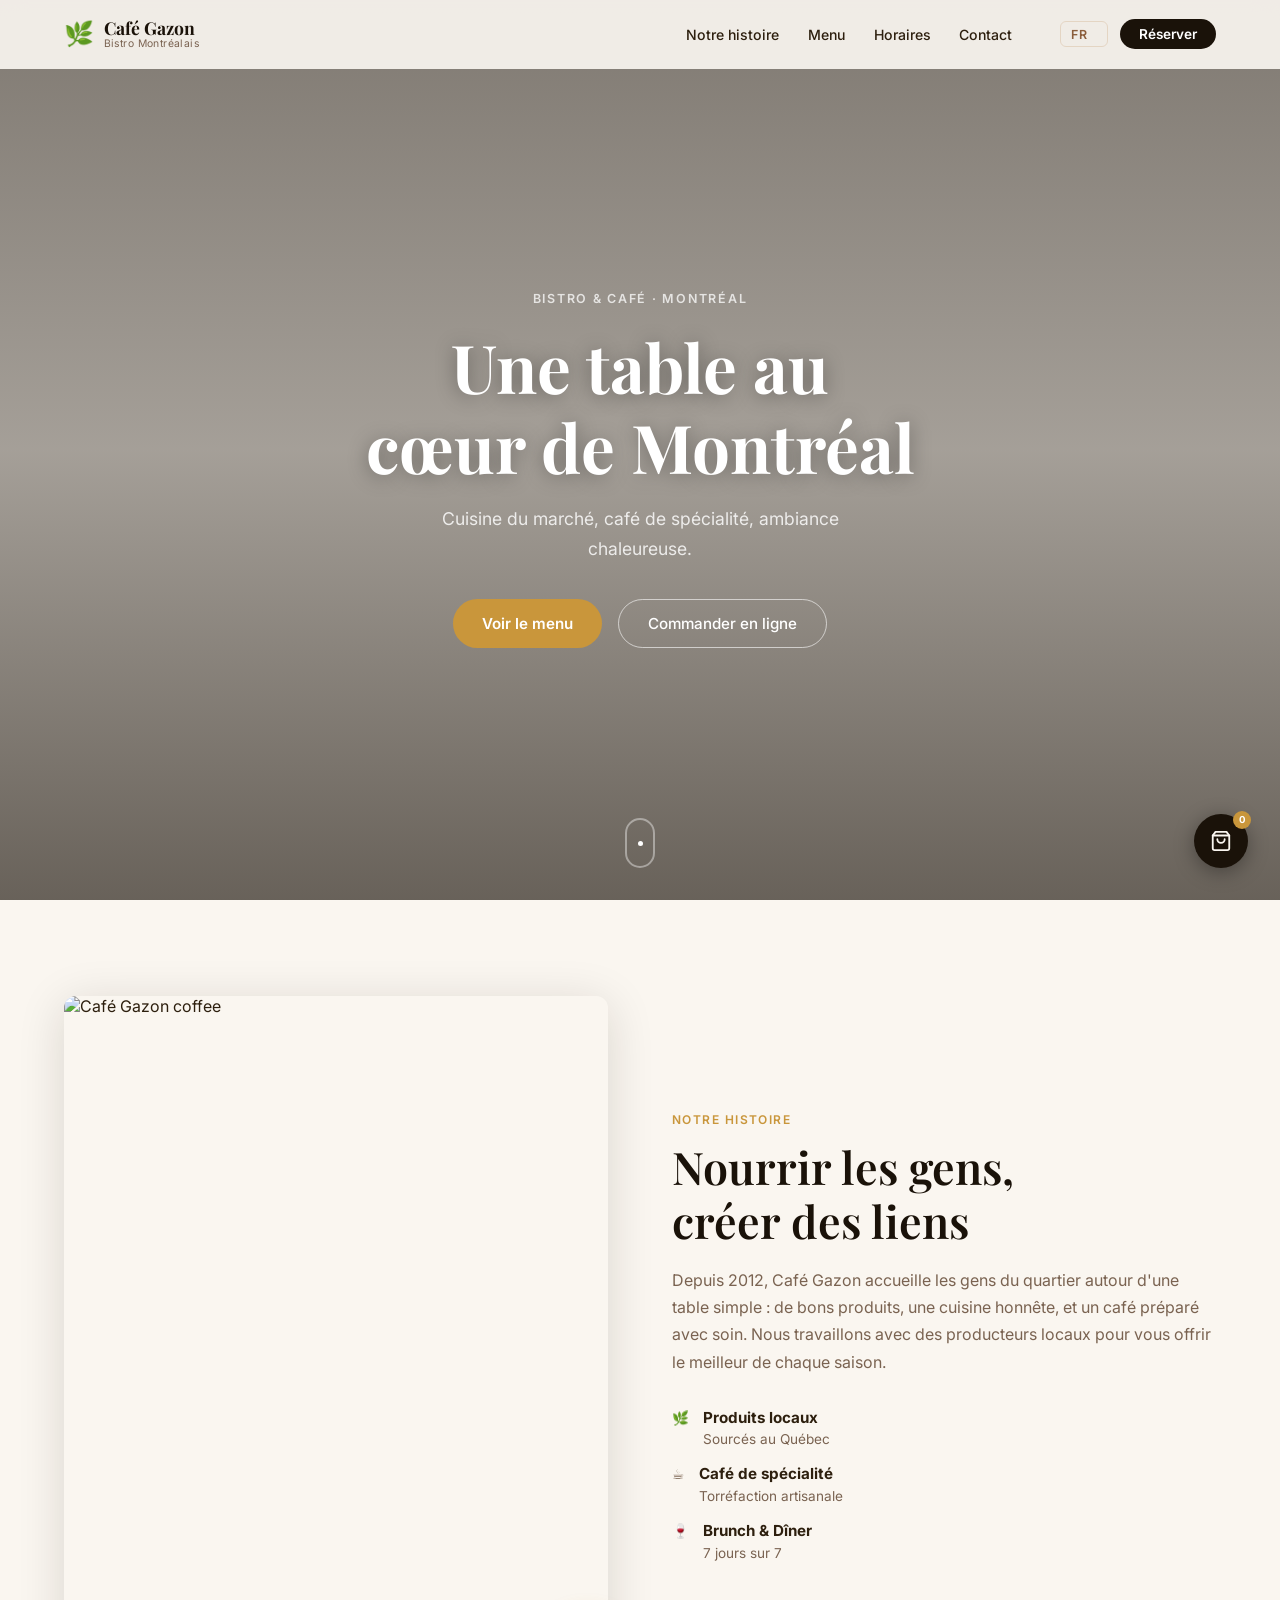
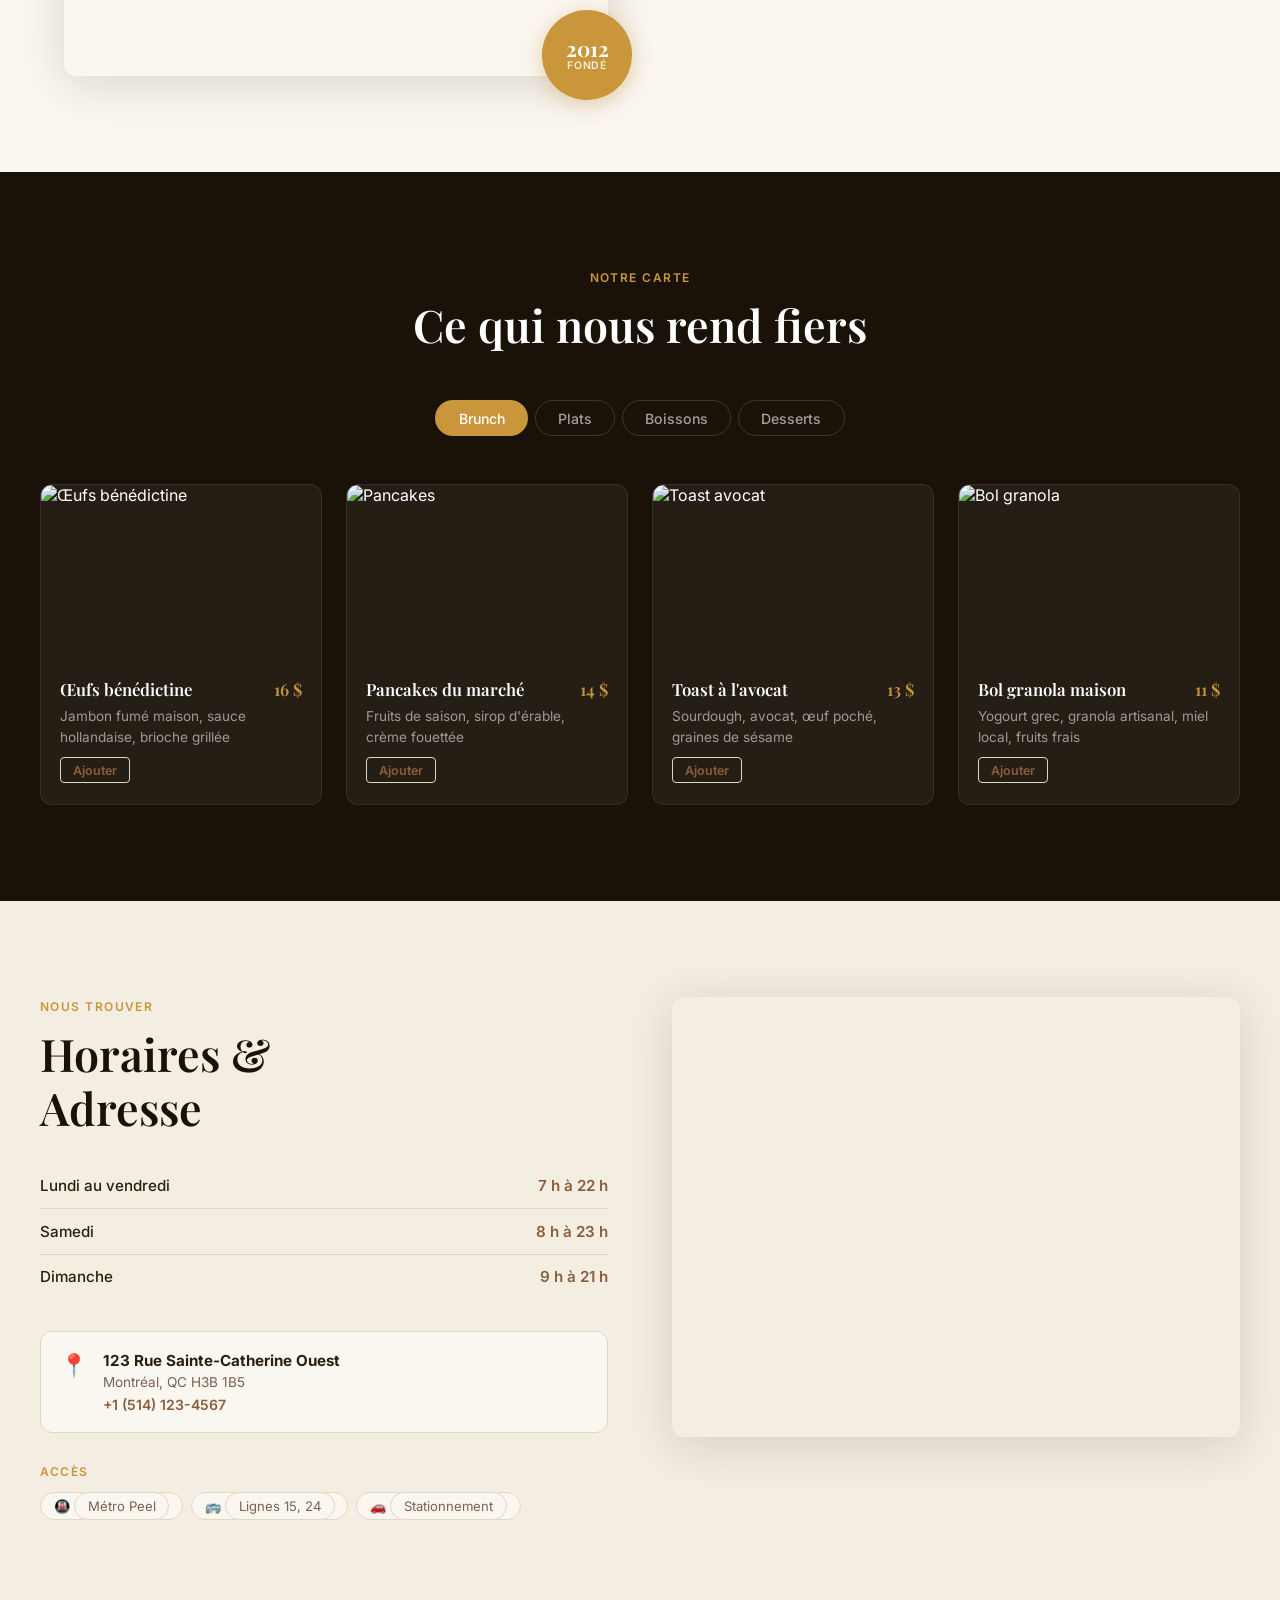
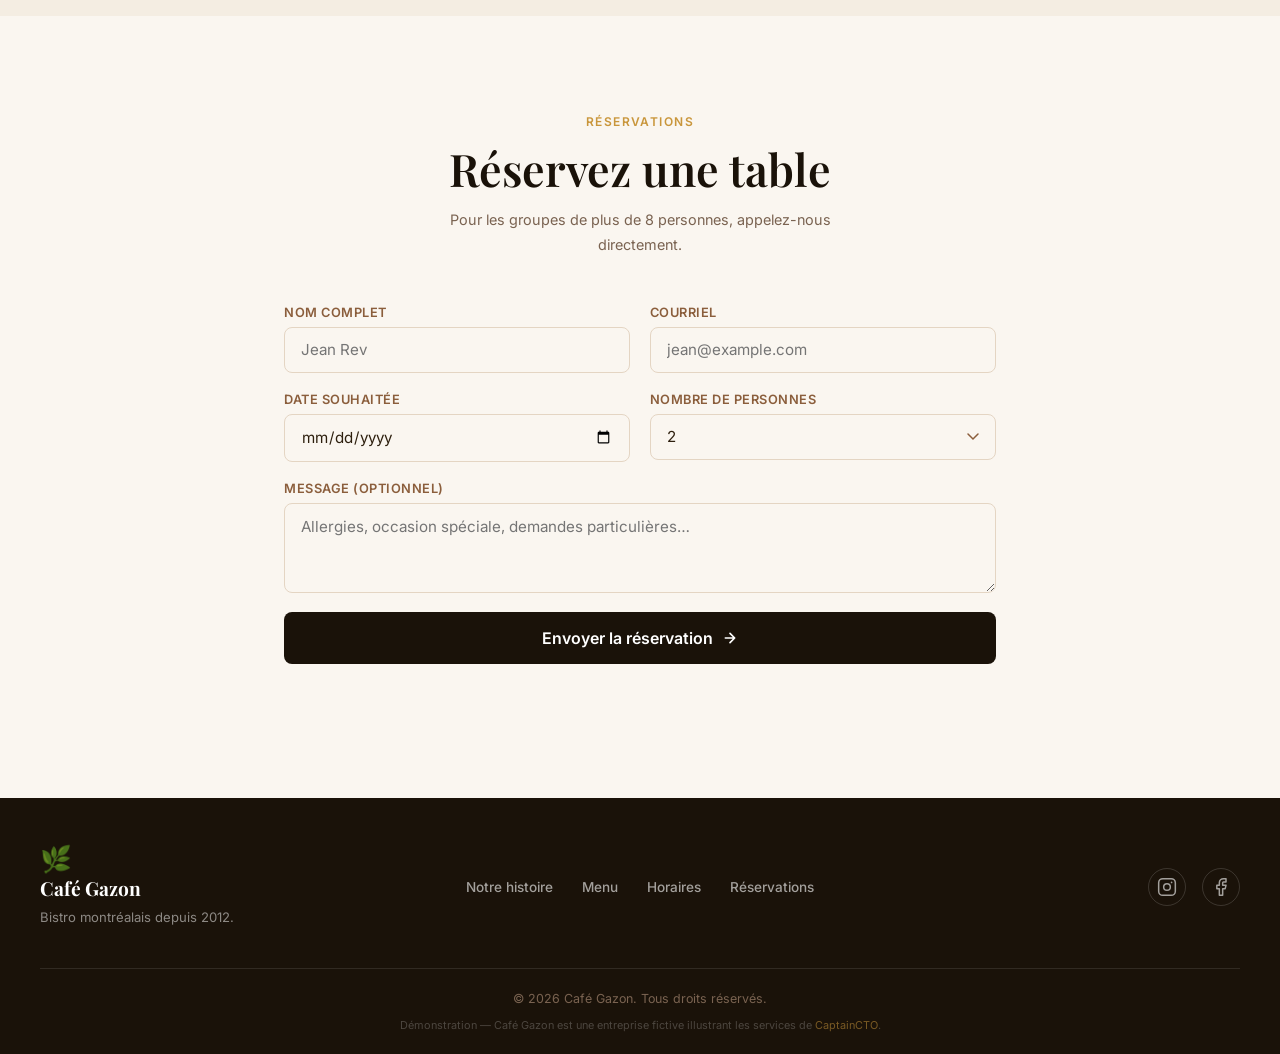
==== commit 634f33d1: "Jean rev fixes and animations" ====
--- a/templates/cafe/index.html
+++ b/templates/cafe/index.html
@@ -124,7 +124,7 @@
           <div class="card drink-card"><div class="drink-icon">🍵</div><div class="card-body"><div class="card-row"><h3 data-fr="Thé sélection" data-en="Tea Selection" data-zh="精选茶">Thé sélection</h3><span class="price">4 $</span></div><p data-fr="7 variétés bio et équitables" data-en="7 organic &amp; fair-trade varieties" data-zh="7种有机公平贸易茶">7 variétés bio et équitables</p></div></div>
           <div class="card drink-card"><div class="drink-icon">🍊</div><div class="card-body"><div class="card-row"><h3 data-fr="Jus pressé" data-en="Fresh Pressed Juice" data-zh="鲜榨果汁">Jus pressé</h3><span class="price">6 $</span></div><p data-fr="Orange, pomme-gingembre, ou légumes du marché" data-en="Orange, apple-ginger, or market vegetables" data-zh="橙汁、苹果姜汁或时蔬汁">Orange, pomme-gingembre, ou légumes du marché</p></div></div>
           <div class="card drink-card"><div class="drink-icon">🍺</div><div class="card-body"><div class="card-row"><h3 data-fr="Bière locale" data-en="Local Beer" data-zh="本地啤酒">Bière locale</h3><span class="price">8 $</span></div><p data-fr="Sélection tournante de microbrasseries québécoises" data-en="Rotating selection from Québec microbreweries" data-zh="魁北克精酿轮换供应">Sélection tournante de microbrasseries québécoises</p></div></div>
-          <div class="card drink-card"><div class="drink-icon">🍷</div><div class="card-body"><div class="card-row"><h3 data-fr="Vin nature" data-en="Natural Wine" data-zh="自然葡萄酒">Vin nature</h3><span class="price">10 $</span></div><p data-fr="Verre — sélection du sommelier, change chaque semaine" data-en="Glass — sommelier's weekly selection" data-zh="单杯——侍酒师每周精选">Verre — sélection du sommelier, change chaque semaine</p></div></div>
+          <div class="card drink-card"><div class="drink-icon">🍷</div><div class="card-body"><div class="card-row"><h3 data-fr="Vin nature" data-en="Natural Wine" data-zh="自然葡萄酒">Vin nature</h3><span class="price">10 $</span></div><p data-fr="Verre : sélection du sommelier, change chaque semaine" data-en="Glass — sommelier's weekly selection" data-zh="单杯——侍酒师每周精选">Verre : sélection du sommelier, change chaque semaine</p></div></div>
         </div>
       </div>
       <div class="panel" id="tab-desserts" role="tabpanel">
@@ -144,9 +144,9 @@
         <p class="section-label" data-fr="Nous trouver" data-en="Find us" data-zh="找到我们">Nous trouver</p>
         <h2 data-fr="Horaires &amp;<br>Adresse" data-en="Hours &amp;<br>Address" data-zh="营业时间<br>&amp; 地址">Horaires &amp;<br>Adresse</h2>
         <div class="hours-list">
-          <div class="hours-row"><span data-fr="Lundi — Vendredi" data-en="Monday — Friday" data-zh="周一 — 周五">Lundi — Vendredi</span><span>7 h — 22 h</span></div>
-          <div class="hours-row"><span data-fr="Samedi"           data-en="Saturday"        data-zh="周六">Samedi</span><span>8 h — 23 h</span></div>
-          <div class="hours-row"><span data-fr="Dimanche"         data-en="Sunday"          data-zh="周日">Dimanche</span><span>9 h — 21 h</span></div>
+          <div class="hours-row"><span data-fr="Lundi au vendredi" data-en="Monday to Friday" data-zh="周一至周五">Lundi au vendredi</span><span>7 h à 22 h</span></div>
+          <div class="hours-row"><span data-fr="Samedi"           data-en="Saturday"        data-zh="周六">Samedi</span><span>8 h à 23 h</span></div>
+          <div class="hours-row"><span data-fr="Dimanche"         data-en="Sunday"          data-zh="周日">Dimanche</span><span>9 h à 21 h</span></div>
         </div>
         <div class="address-block">
           <span class="addr-icon">📍</span>
@@ -181,7 +181,7 @@
       <form id="contact-form" action="https://formspree.io/f/YOUR_FORM_ID" method="POST" novalidate>
         <div class="form-row">
           <div class="form-group"><label for="name" data-fr="Nom complet" data-en="Full name" data-zh="姓名">Nom complet</label><input type="text" id="name" name="name" required data-fr="Jean Rev" data-en="John Rev" data-zh="简睿" placeholder="Jean Rev"></div>
-          <div class="form-group"><label for="email" data-fr="Courriel" data-en="Email" data-zh="电子邮件">Courriel</label><input type="email" id="email" name="email" required placeholder="marie@example.com"></div>
+          <div class="form-group"><label for="email" data-fr="Courriel" data-en="Email" data-zh="电子邮件">Courriel</label><input type="email" id="email" name="email" required placeholder="jean@example.com"></div>
         </div>
         <div class="form-row">
           <div class="form-group"><label for="date" data-fr="Date souhaitée" data-en="Preferred date" data-zh="期望日期">Date souhaitée</label><input type="date" id="date" name="date" required></div>
